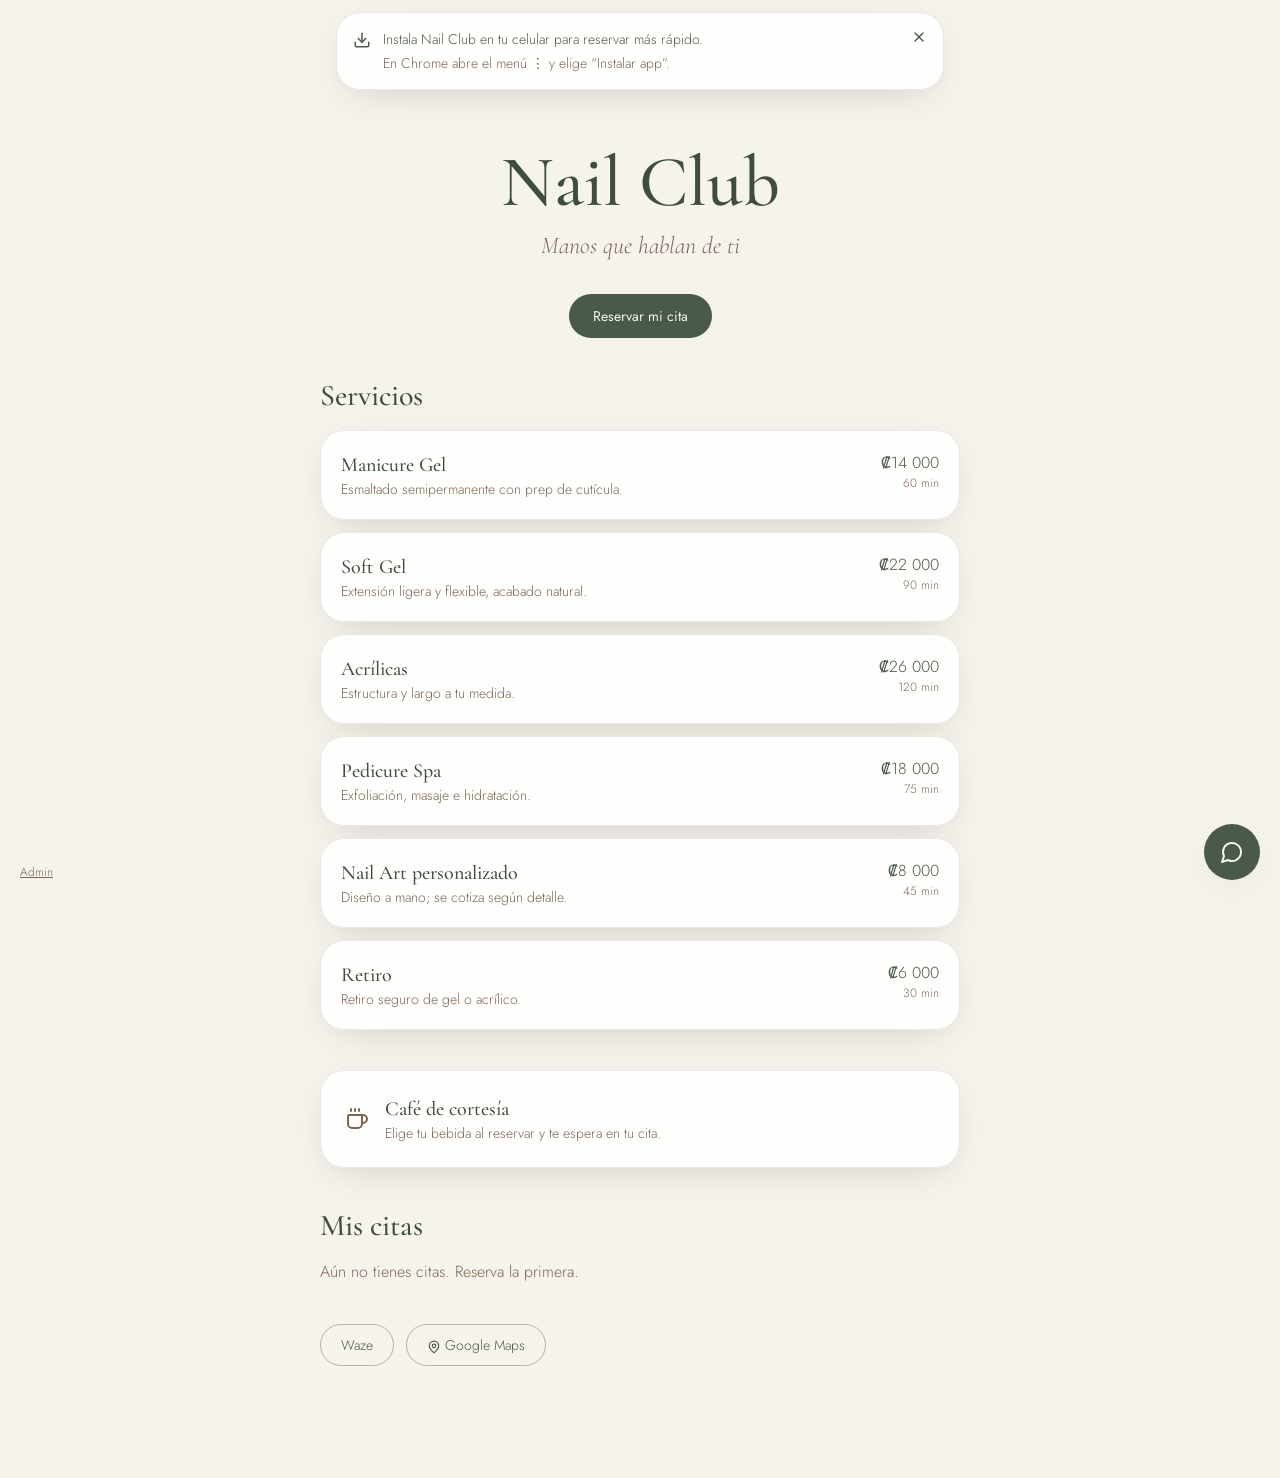
==== index.html @ c2f8991c "Add files via upload" ====
<!doctype html><html lang="es"><head><meta charset="UTF-8"/><meta name="viewport" content="width=device-width,initial-scale=1,viewport-fit=cover"/>
<title>Nail Club · Manos que hablan de ti</title><meta name="theme-color" content="#4A5A4A"/>
<link rel="manifest" href="./manifest.webmanifest"/><link rel="icon" href="./icon.svg"/><link rel="apple-touch-icon" href="./icon.svg"/>
<meta name="apple-mobile-web-app-capable" content="yes"/><meta name="apple-mobile-web-app-status-bar-style" content="default"/>
<link rel="preconnect" href="https://fonts.googleapis.com"/><link href="https://fonts.googleapis.com/css2?family=Cormorant+Garamond:ital,wght@0,400;0,500;0,600;1,400&family=Jost:wght@300;400;500&display=swap" rel="stylesheet"/>
  <script type="module" crossorigin src="./assets/index-BmunheVb.js"></script>
  <link rel="stylesheet" crossorigin href="./assets/index-BLqV5XLw.css">
</head><body><div id="root"></div></body></html>
---- assets/index-BLqV5XLw.css ----
*,:before,:after{--tw-border-spacing-x: 0;--tw-border-spacing-y: 0;--tw-translate-x: 0;--tw-translate-y: 0;--tw-rotate: 0;--tw-skew-x: 0;--tw-skew-y: 0;--tw-scale-x: 1;--tw-scale-y: 1;--tw-pan-x: ;--tw-pan-y: ;--tw-pinch-zoom: ;--tw-scroll-snap-strictness: proximity;--tw-gradient-from-position: ;--tw-gradient-via-position: ;--tw-gradient-to-position: ;--tw-ordinal: ;--tw-slashed-zero: ;--tw-numeric-figure: ;--tw-numeric-spacing: ;--tw-numeric-fraction: ;--tw-ring-inset: ;--tw-ring-offset-width: 0px;--tw-ring-offset-color: #fff;--tw-ring-color: rgb(59 130 246 / .5);--tw-ring-offset-shadow: 0 0 #0000;--tw-ring-shadow: 0 0 #0000;--tw-shadow: 0 0 #0000;--tw-shadow-colored: 0 0 #0000;--tw-blur: ;--tw-brightness: ;--tw-contrast: ;--tw-grayscale: ;--tw-hue-rotate: ;--tw-invert: ;--tw-saturate: ;--tw-sepia: ;--tw-drop-shadow: ;--tw-backdrop-blur: ;--tw-backdrop-brightness: ;--tw-backdrop-contrast: ;--tw-backdrop-grayscale: ;--tw-backdrop-hue-rotate: ;--tw-backdrop-invert: ;--tw-backdrop-opacity: ;--tw-backdrop-saturate: ;--tw-backdrop-sepia: ;--tw-contain-size: ;--tw-contain-layout: ;--tw-contain-paint: ;--tw-contain-style: }::backdrop{--tw-border-spacing-x: 0;--tw-border-spacing-y: 0;--tw-translate-x: 0;--tw-translate-y: 0;--tw-rotate: 0;--tw-skew-x: 0;--tw-skew-y: 0;--tw-scale-x: 1;--tw-scale-y: 1;--tw-pan-x: ;--tw-pan-y: ;--tw-pinch-zoom: ;--tw-scroll-snap-strictness: proximity;--tw-gradient-from-position: ;--tw-gradient-via-position: ;--tw-gradient-to-position: ;--tw-ordinal: ;--tw-slashed-zero: ;--tw-numeric-figure: ;--tw-numeric-spacing: ;--tw-numeric-fraction: ;--tw-ring-inset: ;--tw-ring-offset-width: 0px;--tw-ring-offset-color: #fff;--tw-ring-color: rgb(59 130 246 / .5);--tw-ring-offset-shadow: 0 0 #0000;--tw-ring-shadow: 0 0 #0000;--tw-shadow: 0 0 #0000;--tw-shadow-colored: 0 0 #0000;--tw-blur: ;--tw-brightness: ;--tw-contrast: ;--tw-grayscale: ;--tw-hue-rotate: ;--tw-invert: ;--tw-saturate: ;--tw-sepia: ;--tw-drop-shadow: ;--tw-backdrop-blur: ;--tw-backdrop-brightness: ;--tw-backdrop-contrast: ;--tw-backdrop-grayscale: ;--tw-backdrop-hue-rotate: ;--tw-backdrop-invert: ;--tw-backdrop-opacity: ;--tw-backdrop-saturate: ;--tw-backdrop-sepia: ;--tw-contain-size: ;--tw-contain-layout: ;--tw-contain-paint: ;--tw-contain-style: }*,:before,:after{box-sizing:border-box;border-width:0;border-style:solid;border-color:#e5e7eb}:before,:after{--tw-content: ""}html,:host{line-height:1.5;-webkit-text-size-adjust:100%;-moz-tab-size:4;-o-tab-size:4;tab-size:4;font-family:Jost,system-ui,sans-serif;font-feature-settings:normal;font-variation-settings:normal;-webkit-tap-highlight-color:transparent}body{margin:0;line-height:inherit}hr{height:0;color:inherit;border-top-width:1px}abbr:where([title]){-webkit-text-decoration:underline dotted;text-decoration:underline dotted}h1,h2,h3,h4,h5,h6{font-size:inherit;font-weight:inherit}a{color:inherit;text-decoration:inherit}b,strong{font-weight:bolder}code,kbd,samp,pre{font-family:ui-monospace,SFMono-Regular,Menlo,Monaco,Consolas,Liberation Mono,Courier New,monospace;font-feature-settings:normal;font-variation-settings:normal;font-size:1em}small{font-size:80%}sub,sup{font-size:75%;line-height:0;position:relative;vertical-align:baseline}sub{bottom:-.25em}sup{top:-.5em}table{text-indent:0;border-color:inherit;border-collapse:collapse}button,input,optgroup,select,textarea{font-family:inherit;font-feature-settings:inherit;font-variation-settings:inherit;font-size:100%;font-weight:inherit;line-height:inherit;letter-spacing:inherit;color:inherit;margin:0;padding:0}button,select{text-transform:none}button,input:where([type=button]),input:where([type=reset]),input:where([type=submit]){-webkit-appearance:button;background-color:transparent;background-image:none}:-moz-focusring{outline:auto}:-moz-ui-invalid{box-shadow:none}progress{vertical-align:baseline}::-webkit-inner-spin-button,::-webkit-outer-spin-button{height:auto}[type=search]{-webkit-appearance:textfield;outline-offset:-2px}::-webkit-search-decoration{-webkit-appearance:none}::-webkit-file-upload-button{-webkit-appearance:button;font:inherit}summary{display:list-item}blockquote,dl,dd,h1,h2,h3,h4,h5,h6,hr,figure,p,pre{margin:0}fieldset{margin:0;padding:0}legend{padding:0}ol,ul,menu{list-style:none;margin:0;padding:0}dialog{padding:0}textarea{resize:vertical}input::-moz-placeholder,textarea::-moz-placeholder{opacity:1;color:#9ca3af}input::placeholder,textarea::placeholder{opacity:1;color:#9ca3af}button,[role=button]{cursor:pointer}:disabled{cursor:default}img,svg,video,canvas,audio,iframe,embed,object{display:block;vertical-align:middle}img,video{max-width:100%;height:auto}[hidden]:where(:not([hidden=until-found])){display:none}.fixed{position:fixed}.inset-0{top:0;right:0;bottom:0;left:0}.bottom-5{bottom:1.25rem}.left-5{left:1.25rem}.right-5{right:1.25rem}.z-50{z-index:50}.mx-4{margin-left:1rem;margin-right:1rem}.mx-auto{margin-left:auto;margin-right:auto}.mb-10{margin-bottom:2.5rem}.mb-3{margin-bottom:.75rem}.mb-4{margin-bottom:1rem}.mb-5{margin-bottom:1.25rem}.mb-6{margin-bottom:1.5rem}.ml-auto{margin-left:auto}.mr-1{margin-right:.25rem}.mt-0\.5{margin-top:.125rem}.mt-1{margin-top:.25rem}.mt-10{margin-top:2.5rem}.mt-2{margin-top:.5rem}.mt-3{margin-top:.75rem}.mt-5{margin-top:1.25rem}.mt-8{margin-top:2rem}.inline{display:inline}.flex{display:flex}.grid{display:grid}.max-h-\[92vh\]{max-height:92vh}.\!w-32{width:8rem!important}.\!w-auto{width:auto!important}.w-fit{width:-moz-fit-content;width:fit-content}.w-full{width:100%}.max-w-2xl{max-width:42rem}.max-w-3xl{max-width:48rem}.flex-1{flex:1 1 0%}.shrink-0{flex-shrink:0}.grid-cols-4{grid-template-columns:repeat(4,minmax(0,1fr))}.flex-wrap{flex-wrap:wrap}.items-start{align-items:flex-start}.items-end{align-items:flex-end}.items-center{align-items:center}.justify-center{justify-content:center}.justify-between{justify-content:space-between}.gap-2{gap:.5rem}.gap-3{gap:.75rem}.gap-4{gap:1rem}.space-y-1>:not([hidden])~:not([hidden]){--tw-space-y-reverse: 0;margin-top:calc(.25rem * calc(1 - var(--tw-space-y-reverse)));margin-bottom:calc(.25rem * var(--tw-space-y-reverse))}.space-y-2>:not([hidden])~:not([hidden]){--tw-space-y-reverse: 0;margin-top:calc(.5rem * calc(1 - var(--tw-space-y-reverse)));margin-bottom:calc(.5rem * var(--tw-space-y-reverse))}.space-y-3>:not([hidden])~:not([hidden]){--tw-space-y-reverse: 0;margin-top:calc(.75rem * calc(1 - var(--tw-space-y-reverse)));margin-bottom:calc(.75rem * var(--tw-space-y-reverse))}.overflow-auto{overflow:auto}.overflow-x-auto{overflow-x:auto}.rounded-2xl{border-radius:1rem}.rounded-full{border-radius:9999px}.rounded-xl{border-radius:.75rem}.\!rounded-b-none{border-bottom-right-radius:0!important;border-bottom-left-radius:0!important}.border{border-width:1px}.border-oliva{--tw-border-opacity: 1;border-color:rgb(74 90 74 / var(--tw-border-opacity, 1))}.border-taupe\/20{border-color:#7e665333}.border-taupe\/25{border-color:#7e665340}.bg-crema{--tw-bg-opacity: 1;background-color:rgb(246 242 236 / var(--tw-bg-opacity, 1))}.bg-oliva{--tw-bg-opacity: 1;background-color:rgb(74 90 74 / var(--tw-bg-opacity, 1))}.bg-oliva\/5{background-color:#4a5a4a0d}.bg-olivaD\/40{background-color:#3e4d4066}.p-4{padding:1rem}.p-5{padding:1.25rem}.p-6{padding:1.5rem}.\!py-1{padding-top:.25rem!important;padding-bottom:.25rem!important}.\!py-2{padding-top:.5rem!important;padding-bottom:.5rem!important}.px-3{padding-left:.75rem;padding-right:.75rem}.px-4{padding-left:1rem;padding-right:1rem}.py-2{padding-top:.5rem;padding-bottom:.5rem}.py-8{padding-top:2rem;padding-bottom:2rem}.pb-10{padding-bottom:2.5rem}.pb-20{padding-bottom:5rem}.pb-28{padding-bottom:7rem}.pb-3{padding-bottom:.75rem}.pt-14{padding-top:3.5rem}.pt-2{padding-top:.5rem}.text-left{text-align:left}.text-center{text-align:center}.text-right{text-align:right}.font-serif{font-family:Cormorant Garamond,Georgia,serif}.text-2xl{font-size:1.5rem;line-height:2rem}.text-3xl{font-size:1.875rem;line-height:2.25rem}.text-4xl{font-size:2.25rem;line-height:2.5rem}.text-6xl{font-size:3.75rem;line-height:1}.text-lg{font-size:1.125rem;line-height:1.75rem}.text-sm{font-size:.875rem;line-height:1.25rem}.text-xl{font-size:1.25rem;line-height:1.75rem}.text-xs{font-size:.75rem;line-height:1rem}.font-medium{font-weight:500}.italic{font-style:italic}.leading-none{line-height:1}.text-crema{--tw-text-opacity: 1;color:rgb(246 242 236 / var(--tw-text-opacity, 1))}.text-olivaD{--tw-text-opacity: 1;color:rgb(62 77 64 / var(--tw-text-opacity, 1))}.text-taupe{--tw-text-opacity: 1;color:rgb(126 102 83 / var(--tw-text-opacity, 1))}.underline{text-decoration-line:underline}.shadow-soft{--tw-shadow: 0 10px 40px -18px rgba(74,90,74,.35);--tw-shadow-colored: 0 10px 40px -18px var(--tw-shadow-color);box-shadow:var(--tw-ring-offset-shadow, 0 0 #0000),var(--tw-ring-shadow, 0 0 #0000),var(--tw-shadow)}.filter{filter:var(--tw-blur) var(--tw-brightness) var(--tw-contrast) var(--tw-grayscale) var(--tw-hue-rotate) var(--tw-invert) var(--tw-saturate) var(--tw-sepia) var(--tw-drop-shadow)}body{--tw-bg-opacity: 1;background-color:rgb(246 242 236 / var(--tw-bg-opacity, 1));font-family:Jost,system-ui,sans-serif;font-weight:300;--tw-text-opacity: 1;color:rgb(74 90 74 / var(--tw-text-opacity, 1));padding-top:env(safe-area-inset-top)}h1,h2,h3{font-family:Cormorant Garamond,Georgia,serif;font-weight:500;--tw-text-opacity: 1;color:rgb(62 77 64 / var(--tw-text-opacity, 1))}.card{border-radius:1.5rem;border-width:1px;border-color:#7e665326;background-color:#ffffffe6;--tw-shadow: 0 10px 40px -18px rgba(74,90,74,.35);--tw-shadow-colored: 0 10px 40px -18px var(--tw-shadow-color);box-shadow:var(--tw-ring-offset-shadow, 0 0 #0000),var(--tw-ring-shadow, 0 0 #0000),var(--tw-shadow);--tw-backdrop-blur: blur(8px);-webkit-backdrop-filter:var(--tw-backdrop-blur) var(--tw-backdrop-brightness) var(--tw-backdrop-contrast) var(--tw-backdrop-grayscale) var(--tw-backdrop-hue-rotate) var(--tw-backdrop-invert) var(--tw-backdrop-opacity) var(--tw-backdrop-saturate) var(--tw-backdrop-sepia);backdrop-filter:var(--tw-backdrop-blur) var(--tw-backdrop-brightness) var(--tw-backdrop-contrast) var(--tw-backdrop-grayscale) var(--tw-backdrop-hue-rotate) var(--tw-backdrop-invert) var(--tw-backdrop-opacity) var(--tw-backdrop-saturate) var(--tw-backdrop-sepia)}.btn{border-radius:9999px;--tw-bg-opacity: 1;background-color:rgb(74 90 74 / var(--tw-bg-opacity, 1));padding:.75rem 1.5rem;font-size:.875rem;line-height:1.25rem;font-weight:400;--tw-text-opacity: 1;color:rgb(246 242 236 / var(--tw-text-opacity, 1));transition-property:color,background-color,border-color,text-decoration-color,fill,stroke,opacity,box-shadow,transform,filter,backdrop-filter;transition-timing-function:cubic-bezier(.4,0,.2,1);transition-duration:.15s}.btn:hover{--tw-bg-opacity: 1;background-color:rgb(62 77 64 / var(--tw-bg-opacity, 1))}.btn:disabled{opacity:.4}.btn-o{border-radius:9999px;border-width:1px;border-color:#4a5a4a66;padding:.625rem 1.25rem;font-size:.875rem;line-height:1.25rem;transition-property:color,background-color,border-color,text-decoration-color,fill,stroke,opacity,box-shadow,transform,filter,backdrop-filter;transition-timing-function:cubic-bezier(.4,0,.2,1);transition-duration:.15s}.btn-o:hover{background-color:#4a5a4a0d}.chip{border-radius:9999px;border-width:1px;border-color:#7e665340;padding:.5rem 1rem;font-size:.875rem;line-height:1.25rem;transition-property:color,background-color,border-color,text-decoration-color,fill,stroke,opacity,box-shadow,transform,filter,backdrop-filter;transition-timing-function:cubic-bezier(.4,0,.2,1);transition-duration:.15s}.chip-on{--tw-border-opacity: 1;border-color:rgb(74 90 74 / var(--tw-border-opacity, 1));--tw-bg-opacity: 1;background-color:rgb(74 90 74 / var(--tw-bg-opacity, 1));--tw-text-opacity: 1;color:rgb(246 242 236 / var(--tw-text-opacity, 1))}.inp{width:100%;border-radius:1rem;border-width:1px;border-color:#7e665340;--tw-bg-opacity: 1;background-color:rgb(255 255 255 / var(--tw-bg-opacity, 1));padding:.75rem 1rem;outline:2px solid transparent;outline-offset:2px}.inp:focus{--tw-border-opacity: 1;border-color:rgb(74 90 74 / var(--tw-border-opacity, 1))}@media (prefers-reduced-motion:reduce){*{animation:none!important;transition:none!important}}.disabled\:line-through:disabled{text-decoration-line:line-through}.disabled\:opacity-30:disabled{opacity:.3}@media (min-width: 640px){.sm\:max-w-lg{max-width:32rem}.sm\:items-center{align-items:center}.sm\:\!rounded-b-3xl{border-bottom-right-radius:1.5rem!important;border-bottom-left-radius:1.5rem!important}.sm\:text-7xl{font-size:4.5rem;line-height:1}}
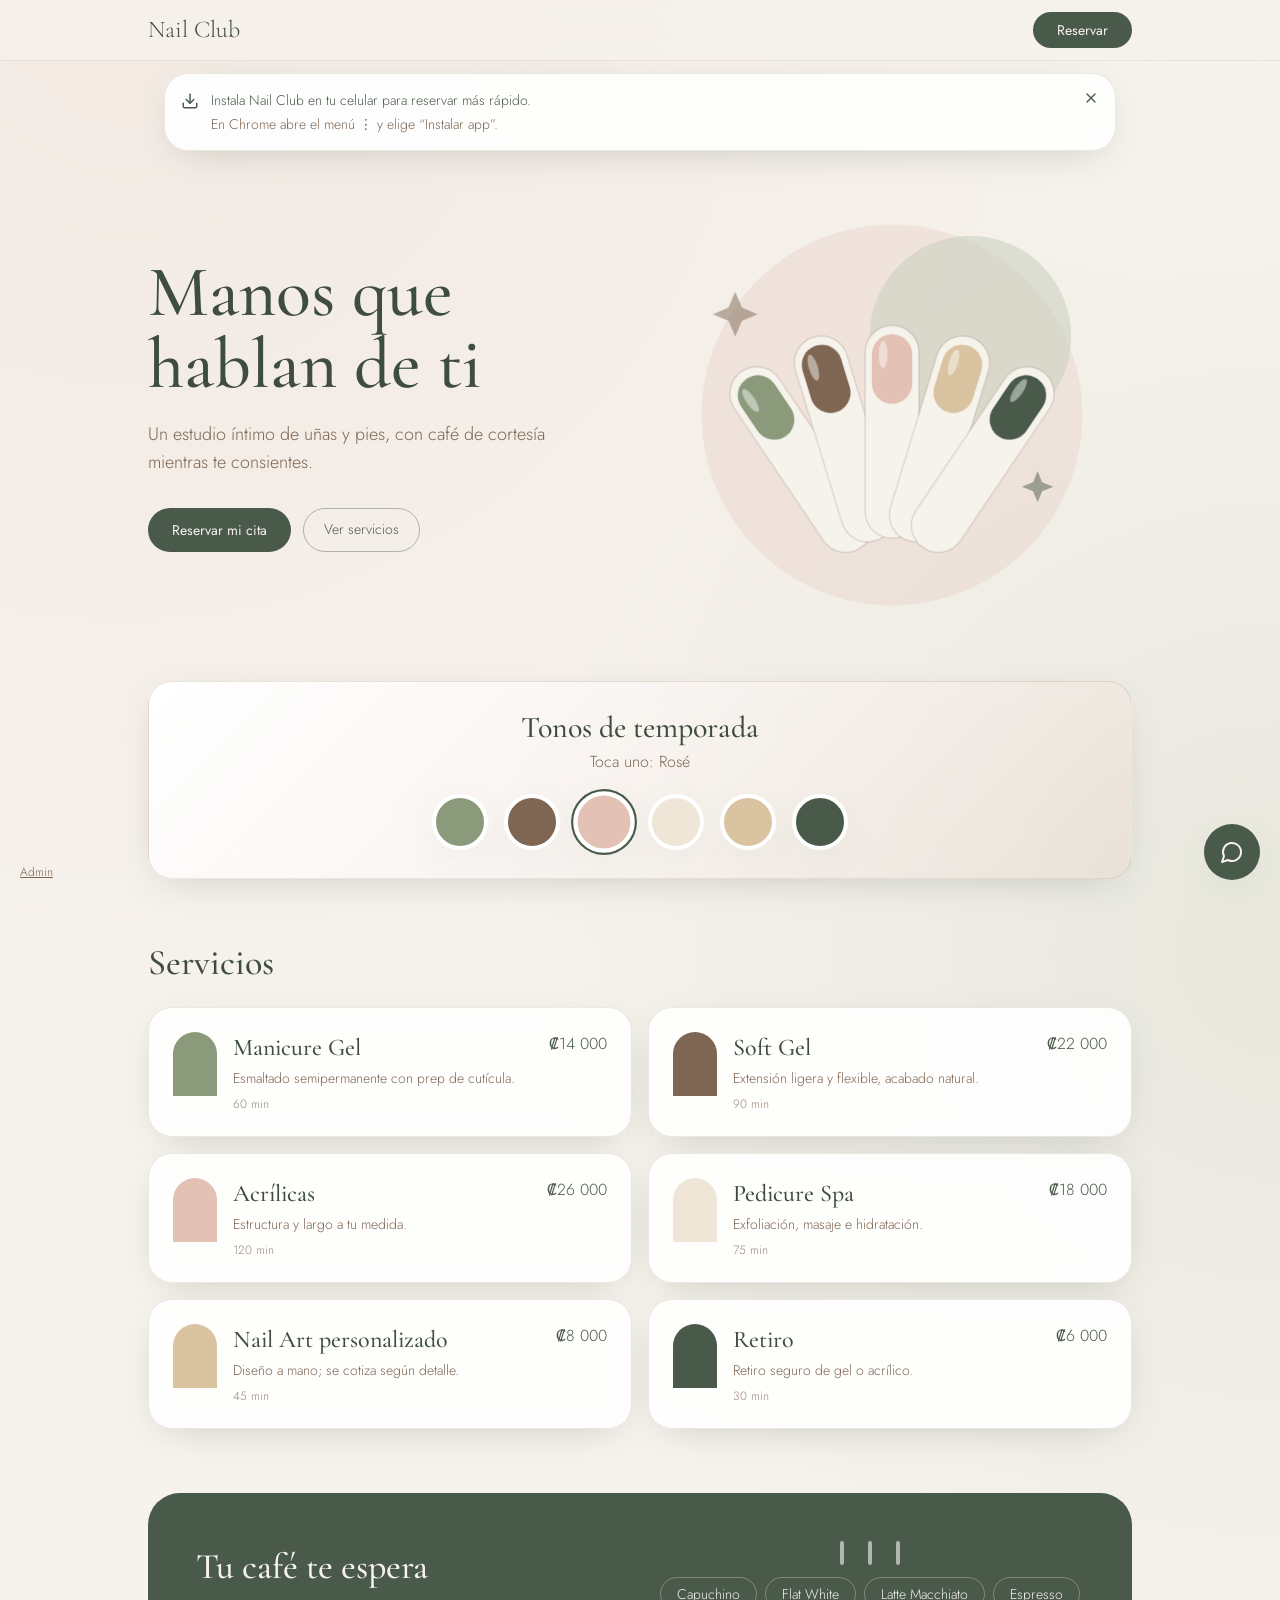
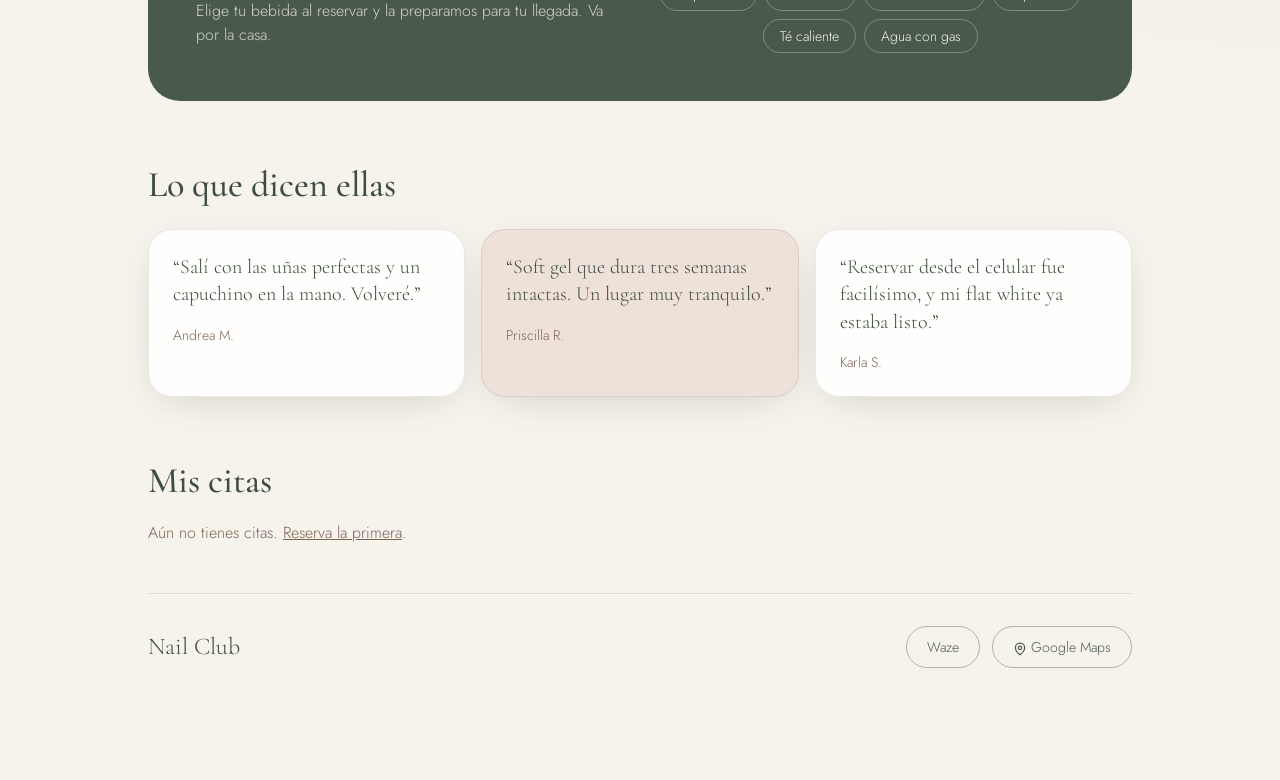
==== commit 5c8f2b20: "Add files via upload" ====
--- a/index.html
+++ b/index.html
@@ -3,6 +3,6 @@
 <link rel="manifest" href="./manifest.webmanifest"/><link rel="icon" href="./icon.svg"/><link rel="apple-touch-icon" href="./icon.svg"/>
 <meta name="apple-mobile-web-app-capable" content="yes"/><meta name="apple-mobile-web-app-status-bar-style" content="default"/>
 <link rel="preconnect" href="https://fonts.googleapis.com"/><link href="https://fonts.googleapis.com/css2?family=Cormorant+Garamond:ital,wght@0,400;0,500;0,600;1,400&family=Jost:wght@300;400;500&display=swap" rel="stylesheet"/>
-  <script type="module" crossorigin src="./assets/index-BmunheVb.js"></script>
-  <link rel="stylesheet" crossorigin href="./assets/index-BLqV5XLw.css">
+  <script type="module" crossorigin src="./assets/index-BPh7t1Ai.js"></script>
+  <link rel="stylesheet" crossorigin href="./assets/index-BOYlr8KK.css">
 </head><body><div id="root"></div></body></html>
--- a/assets/index-BOYlr8KK.css
+++ b/assets/index-BOYlr8KK.css
@@ -0,0 +1 @@
+*,:before,:after{--tw-border-spacing-x: 0;--tw-border-spacing-y: 0;--tw-translate-x: 0;--tw-translate-y: 0;--tw-rotate: 0;--tw-skew-x: 0;--tw-skew-y: 0;--tw-scale-x: 1;--tw-scale-y: 1;--tw-pan-x: ;--tw-pan-y: ;--tw-pinch-zoom: ;--tw-scroll-snap-strictness: proximity;--tw-gradient-from-position: ;--tw-gradient-via-position: ;--tw-gradient-to-position: ;--tw-ordinal: ;--tw-slashed-zero: ;--tw-numeric-figure: ;--tw-numeric-spacing: ;--tw-numeric-fraction: ;--tw-ring-inset: ;--tw-ring-offset-width: 0px;--tw-ring-offset-color: #fff;--tw-ring-color: rgb(59 130 246 / .5);--tw-ring-offset-shadow: 0 0 #0000;--tw-ring-shadow: 0 0 #0000;--tw-shadow: 0 0 #0000;--tw-shadow-colored: 0 0 #0000;--tw-blur: ;--tw-brightness: ;--tw-contrast: ;--tw-grayscale: ;--tw-hue-rotate: ;--tw-invert: ;--tw-saturate: ;--tw-sepia: ;--tw-drop-shadow: ;--tw-backdrop-blur: ;--tw-backdrop-brightness: ;--tw-backdrop-contrast: ;--tw-backdrop-grayscale: ;--tw-backdrop-hue-rotate: ;--tw-backdrop-invert: ;--tw-backdrop-opacity: ;--tw-backdrop-saturate: ;--tw-backdrop-sepia: ;--tw-contain-size: ;--tw-contain-layout: ;--tw-contain-paint: ;--tw-contain-style: }::backdrop{--tw-border-spacing-x: 0;--tw-border-spacing-y: 0;--tw-translate-x: 0;--tw-translate-y: 0;--tw-rotate: 0;--tw-skew-x: 0;--tw-skew-y: 0;--tw-scale-x: 1;--tw-scale-y: 1;--tw-pan-x: ;--tw-pan-y: ;--tw-pinch-zoom: ;--tw-scroll-snap-strictness: proximity;--tw-gradient-from-position: ;--tw-gradient-via-position: ;--tw-gradient-to-position: ;--tw-ordinal: ;--tw-slashed-zero: ;--tw-numeric-figure: ;--tw-numeric-spacing: ;--tw-numeric-fraction: ;--tw-ring-inset: ;--tw-ring-offset-width: 0px;--tw-ring-offset-color: #fff;--tw-ring-color: rgb(59 130 246 / .5);--tw-ring-offset-shadow: 0 0 #0000;--tw-ring-shadow: 0 0 #0000;--tw-shadow: 0 0 #0000;--tw-shadow-colored: 0 0 #0000;--tw-blur: ;--tw-brightness: ;--tw-contrast: ;--tw-grayscale: ;--tw-hue-rotate: ;--tw-invert: ;--tw-saturate: ;--tw-sepia: ;--tw-drop-shadow: ;--tw-backdrop-blur: ;--tw-backdrop-brightness: ;--tw-backdrop-contrast: ;--tw-backdrop-grayscale: ;--tw-backdrop-hue-rotate: ;--tw-backdrop-invert: ;--tw-backdrop-opacity: ;--tw-backdrop-saturate: ;--tw-backdrop-sepia: ;--tw-contain-size: ;--tw-contain-layout: ;--tw-contain-paint: ;--tw-contain-style: }*,:before,:after{box-sizing:border-box;border-width:0;border-style:solid;border-color:#e5e7eb}:before,:after{--tw-content: ""}html,:host{line-height:1.5;-webkit-text-size-adjust:100%;-moz-tab-size:4;-o-tab-size:4;tab-size:4;font-family:Jost,system-ui,sans-serif;font-feature-settings:normal;font-variation-settings:normal;-webkit-tap-highlight-color:transparent}body{margin:0;line-height:inherit}hr{height:0;color:inherit;border-top-width:1px}abbr:where([title]){-webkit-text-decoration:underline dotted;text-decoration:underline dotted}h1,h2,h3,h4,h5,h6{font-size:inherit;font-weight:inherit}a{color:inherit;text-decoration:inherit}b,strong{font-weight:bolder}code,kbd,samp,pre{font-family:ui-monospace,SFMono-Regular,Menlo,Monaco,Consolas,Liberation Mono,Courier New,monospace;font-feature-settings:normal;font-variation-settings:normal;font-size:1em}small{font-size:80%}sub,sup{font-size:75%;line-height:0;position:relative;vertical-align:baseline}sub{bottom:-.25em}sup{top:-.5em}table{text-indent:0;border-color:inherit;border-collapse:collapse}button,input,optgroup,select,textarea{font-family:inherit;font-feature-settings:inherit;font-variation-settings:inherit;font-size:100%;font-weight:inherit;line-height:inherit;letter-spacing:inherit;color:inherit;margin:0;padding:0}button,select{text-transform:none}button,input:where([type=button]),input:where([type=reset]),input:where([type=submit]){-webkit-appearance:button;background-color:transparent;background-image:none}:-moz-focusring{outline:auto}:-moz-ui-invalid{box-shadow:none}progress{vertical-align:baseline}::-webkit-inner-spin-button,::-webkit-outer-spin-button{height:auto}[type=search]{-webkit-appearance:textfield;outline-offset:-2px}::-webkit-search-decoration{-webkit-appearance:none}::-webkit-file-upload-button{-webkit-appearance:button;font:inherit}summary{display:list-item}blockquote,dl,dd,h1,h2,h3,h4,h5,h6,hr,figure,p,pre{margin:0}fieldset{margin:0;padding:0}legend{padding:0}ol,ul,menu{list-style:none;margin:0;padding:0}dialog{padding:0}textarea{resize:vertical}input::-moz-placeholder,textarea::-moz-placeholder{opacity:1;color:#9ca3af}input::placeholder,textarea::placeholder{opacity:1;color:#9ca3af}button,[role=button]{cursor:pointer}:disabled{cursor:default}img,svg,video,canvas,audio,iframe,embed,object{display:block;vertical-align:middle}img,video{max-width:100%;height:auto}[hidden]:where(:not([hidden=until-found])){display:none}.fixed{position:fixed}.relative{position:relative}.sticky{position:sticky}.inset-0{top:0;right:0;bottom:0;left:0}.bottom-5{bottom:1.25rem}.left-5{left:1.25rem}.right-5{right:1.25rem}.top-0{top:0}.z-40{z-index:40}.z-50{z-index:50}.mx-4{margin-left:1rem;margin-right:1rem}.mx-auto{margin-left:auto;margin-right:auto}.mb-1{margin-bottom:.25rem}.mb-10{margin-bottom:2.5rem}.mb-12{margin-bottom:3rem}.mb-16{margin-bottom:4rem}.mb-3{margin-bottom:.75rem}.mb-4{margin-bottom:1rem}.mb-5{margin-bottom:1.25rem}.mb-6{margin-bottom:1.5rem}.ml-auto{margin-left:auto}.mr-1{margin-right:.25rem}.mt-0\.5{margin-top:.125rem}.mt-1{margin-top:.25rem}.mt-2{margin-top:.5rem}.mt-3{margin-top:.75rem}.mt-4{margin-top:1rem}.mt-5{margin-top:1.25rem}.mt-8{margin-top:2rem}.block{display:block}.inline{display:inline}.flex{display:flex}.grid{display:grid}.h-14{height:3.5rem}.h-16{height:4rem}.h-6{height:1.5rem}.max-h-\[92vh\]{max-height:92vh}.\!w-32{width:8rem!important}.\!w-auto{width:auto!important}.w-1{width:.25rem}.w-11{width:2.75rem}.w-14{width:3.5rem}.w-fit{width:-moz-fit-content;width:fit-content}.w-full{width:100%}.max-w-3xl{max-width:48rem}.max-w-5xl{max-width:64rem}.max-w-md{max-width:28rem}.flex-1{flex:1 1 0%}.shrink-0{flex-shrink:0}.scale-110{--tw-scale-x: 1.1;--tw-scale-y: 1.1;transform:translate(var(--tw-translate-x),var(--tw-translate-y)) rotate(var(--tw-rotate)) skew(var(--tw-skew-x)) skewY(var(--tw-skew-y)) scaleX(var(--tw-scale-x)) scaleY(var(--tw-scale-y))}.transform{transform:translate(var(--tw-translate-x),var(--tw-translate-y)) rotate(var(--tw-rotate)) skew(var(--tw-skew-x)) skewY(var(--tw-skew-y)) scaleX(var(--tw-scale-x)) scaleY(var(--tw-scale-y))}@keyframes float{0%,to{transform:translateY(0)}50%{transform:translateY(-10px)}}.animate-float{animation:float 7s ease-in-out infinite}@keyframes rise{0%{opacity:0;transform:translateY(40px) scale(.9)}to{opacity:1;transform:none}}.animate-rise{animation:rise .9s cubic-bezier(.2,.8,.2,1) both}@keyframes steam{0%{opacity:0;transform:translateY(6px)}50%{opacity:.7}to{opacity:0;transform:translateY(-14px)}}.animate-steam{animation:steam 3s ease-in-out infinite}.grid-cols-4{grid-template-columns:repeat(4,minmax(0,1fr))}.flex-wrap{flex-wrap:wrap}.items-start{align-items:flex-start}.items-end{align-items:flex-end}.items-center{align-items:center}.justify-center{justify-content:center}.justify-between{justify-content:space-between}.gap-2{gap:.5rem}.gap-3{gap:.75rem}.gap-4{gap:1rem}.gap-6{gap:1.5rem}.gap-8{gap:2rem}.space-y-1>:not([hidden])~:not([hidden]){--tw-space-y-reverse: 0;margin-top:calc(.25rem * calc(1 - var(--tw-space-y-reverse)));margin-bottom:calc(.25rem * var(--tw-space-y-reverse))}.space-y-2>:not([hidden])~:not([hidden]){--tw-space-y-reverse: 0;margin-top:calc(.5rem * calc(1 - var(--tw-space-y-reverse)));margin-bottom:calc(.5rem * var(--tw-space-y-reverse))}.space-y-3>:not([hidden])~:not([hidden]){--tw-space-y-reverse: 0;margin-top:calc(.75rem * calc(1 - var(--tw-space-y-reverse)));margin-bottom:calc(.75rem * var(--tw-space-y-reverse))}.overflow-auto{overflow:auto}.overflow-hidden{overflow:hidden}.overflow-x-auto{overflow-x:auto}.rounded-2xl{border-radius:1rem}.rounded-\[2rem\]{border-radius:2rem}.rounded-full{border-radius:9999px}.rounded-xl{border-radius:.75rem}.\!rounded-b-none{border-bottom-right-radius:0!important;border-bottom-left-radius:0!important}.rounded-b-xl{border-bottom-right-radius:.75rem;border-bottom-left-radius:.75rem}.rounded-t-full{border-top-left-radius:9999px;border-top-right-radius:9999px}.border{border-width:1px}.border-4{border-width:4px}.border-b{border-bottom-width:1px}.border-t{border-top-width:1px}.border-crema\/30{border-color:#f6f2ec4d}.border-oliva{--tw-border-opacity: 1;border-color:rgb(74 90 74 / var(--tw-border-opacity, 1))}.border-taupe\/10{border-color:#7e66531a}.border-taupe\/15{border-color:#7e665326}.border-taupe\/20{border-color:#7e665333}.border-taupe\/25{border-color:#7e665340}.border-white{--tw-border-opacity: 1;border-color:rgb(255 255 255 / var(--tw-border-opacity, 1))}.bg-crema{--tw-bg-opacity: 1;background-color:rgb(246 242 236 / var(--tw-bg-opacity, 1))}.bg-crema\/60{background-color:#f6f2ec99}.bg-crema\/80{background-color:#f6f2eccc}.bg-oliva{--tw-bg-opacity: 1;background-color:rgb(74 90 74 / var(--tw-bg-opacity, 1))}.bg-oliva\/5{background-color:#4a5a4a0d}.bg-olivaD\/40{background-color:#3e4d4066}.p-4{padding:1rem}.p-5{padding:1.25rem}.p-6{padding:1.5rem}.p-7{padding:1.75rem}.p-8{padding:2rem}.\!py-1{padding-top:.25rem!important;padding-bottom:.25rem!important}.\!py-2{padding-top:.5rem!important;padding-bottom:.5rem!important}.px-3{padding-left:.75rem;padding-right:.75rem}.px-4{padding-left:1rem;padding-right:1rem}.px-5{padding-left:1.25rem;padding-right:1.25rem}.py-1\.5{padding-top:.375rem;padding-bottom:.375rem}.py-2{padding-top:.5rem;padding-bottom:.5rem}.py-3{padding-top:.75rem;padding-bottom:.75rem}.py-8{padding-top:2rem;padding-bottom:2rem}.pb-16{padding-bottom:4rem}.pb-20{padding-bottom:5rem}.pb-28{padding-bottom:7rem}.pb-3{padding-bottom:.75rem}.pt-10{padding-top:2.5rem}.pt-2{padding-top:.5rem}.pt-8{padding-top:2rem}.text-left{text-align:left}.text-center{text-align:center}.font-serif{font-family:Cormorant Garamond,Georgia,serif}.text-2xl{font-size:1.5rem;line-height:2rem}.text-3xl{font-size:1.875rem;line-height:2.25rem}.text-4xl{font-size:2.25rem;line-height:2.5rem}.text-6xl{font-size:3.75rem;line-height:1}.text-lg{font-size:1.125rem;line-height:1.75rem}.text-sm{font-size:.875rem;line-height:1.25rem}.text-xl{font-size:1.25rem;line-height:1.75rem}.text-xs{font-size:.75rem;line-height:1rem}.font-medium{font-weight:500}.leading-\[\.95\]{line-height:.95}.leading-snug{line-height:1.375}.\!text-crema{--tw-text-opacity: 1 !important;color:rgb(246 242 236 / var(--tw-text-opacity, 1))!important}.text-crema{--tw-text-opacity: 1;color:rgb(246 242 236 / var(--tw-text-opacity, 1))}.text-olivaD{--tw-text-opacity: 1;color:rgb(62 77 64 / var(--tw-text-opacity, 1))}.text-taupe{--tw-text-opacity: 1;color:rgb(126 102 83 / var(--tw-text-opacity, 1))}.text-taupe\/80{color:#7e6653cc}.underline{text-decoration-line:underline}.opacity-80{opacity:.8}.shadow-soft{--tw-shadow: 0 10px 40px -18px rgba(74,90,74,.35);--tw-shadow-colored: 0 10px 40px -18px var(--tw-shadow-color);box-shadow:var(--tw-ring-offset-shadow, 0 0 #0000),var(--tw-ring-shadow, 0 0 #0000),var(--tw-shadow)}.ring-2{--tw-ring-offset-shadow: var(--tw-ring-inset) 0 0 0 var(--tw-ring-offset-width) var(--tw-ring-offset-color);--tw-ring-shadow: var(--tw-ring-inset) 0 0 0 calc(2px + var(--tw-ring-offset-width)) var(--tw-ring-color);box-shadow:var(--tw-ring-offset-shadow),var(--tw-ring-shadow),var(--tw-shadow, 0 0 #0000)}.ring-oliva{--tw-ring-opacity: 1;--tw-ring-color: rgb(74 90 74 / var(--tw-ring-opacity, 1))}.filter{filter:var(--tw-blur) var(--tw-brightness) var(--tw-contrast) var(--tw-grayscale) var(--tw-hue-rotate) var(--tw-invert) var(--tw-saturate) var(--tw-sepia) var(--tw-drop-shadow)}.backdrop-blur{--tw-backdrop-blur: blur(8px);-webkit-backdrop-filter:var(--tw-backdrop-blur) var(--tw-backdrop-brightness) var(--tw-backdrop-contrast) var(--tw-backdrop-grayscale) var(--tw-backdrop-hue-rotate) var(--tw-backdrop-invert) var(--tw-backdrop-opacity) var(--tw-backdrop-saturate) var(--tw-backdrop-sepia);backdrop-filter:var(--tw-backdrop-blur) var(--tw-backdrop-brightness) var(--tw-backdrop-contrast) var(--tw-backdrop-grayscale) var(--tw-backdrop-hue-rotate) var(--tw-backdrop-invert) var(--tw-backdrop-opacity) var(--tw-backdrop-saturate) var(--tw-backdrop-sepia)}.transition{transition-property:color,background-color,border-color,text-decoration-color,fill,stroke,opacity,box-shadow,transform,filter,backdrop-filter;transition-timing-function:cubic-bezier(.4,0,.2,1);transition-duration:.15s}body{--tw-bg-opacity: 1;background-color:rgb(246 242 236 / var(--tw-bg-opacity, 1));font-family:Jost,system-ui,sans-serif;font-weight:300;--tw-text-opacity: 1;color:rgb(74 90 74 / var(--tw-text-opacity, 1));padding-top:env(safe-area-inset-top);background-image:radial-gradient(circle at 10% 0%,#EBD9D055,transparent 40%),radial-gradient(circle at 100% 40%,#CBD3C255,transparent 40%)}h1,h2,h3{font-family:Cormorant Garamond,Georgia,serif;font-weight:500;--tw-text-opacity: 1;color:rgb(62 77 64 / var(--tw-text-opacity, 1))}.card{border-radius:1.5rem;border-width:1px;border-color:#7e665326;background-color:#ffffffe6;--tw-shadow: 0 10px 40px -18px rgba(74,90,74,.35);--tw-shadow-colored: 0 10px 40px -18px var(--tw-shadow-color);box-shadow:var(--tw-ring-offset-shadow, 0 0 #0000),var(--tw-ring-shadow, 0 0 #0000),var(--tw-shadow);--tw-backdrop-blur: blur(8px);-webkit-backdrop-filter:var(--tw-backdrop-blur) var(--tw-backdrop-brightness) var(--tw-backdrop-contrast) var(--tw-backdrop-grayscale) var(--tw-backdrop-hue-rotate) var(--tw-backdrop-invert) var(--tw-backdrop-opacity) var(--tw-backdrop-saturate) var(--tw-backdrop-sepia);backdrop-filter:var(--tw-backdrop-blur) var(--tw-backdrop-brightness) var(--tw-backdrop-contrast) var(--tw-backdrop-grayscale) var(--tw-backdrop-hue-rotate) var(--tw-backdrop-invert) var(--tw-backdrop-opacity) var(--tw-backdrop-saturate) var(--tw-backdrop-sepia)}.btn{border-radius:9999px;--tw-bg-opacity: 1;background-color:rgb(74 90 74 / var(--tw-bg-opacity, 1));padding:.75rem 1.5rem;font-size:.875rem;line-height:1.25rem;font-weight:400;--tw-text-opacity: 1;color:rgb(246 242 236 / var(--tw-text-opacity, 1));transition-property:color,background-color,border-color,text-decoration-color,fill,stroke,opacity,box-shadow,transform,filter,backdrop-filter;transition-timing-function:cubic-bezier(.4,0,.2,1);transition-duration:.15s}.btn:hover{--tw-bg-opacity: 1;background-color:rgb(62 77 64 / var(--tw-bg-opacity, 1))}.btn:disabled{opacity:.4}.btn-o{border-radius:9999px;border-width:1px;border-color:#4a5a4a66;padding:.625rem 1.25rem;font-size:.875rem;line-height:1.25rem;transition-property:color,background-color,border-color,text-decoration-color,fill,stroke,opacity,box-shadow,transform,filter,backdrop-filter;transition-timing-function:cubic-bezier(.4,0,.2,1);transition-duration:.15s}.btn-o:hover{background-color:#4a5a4a0d}.chip{border-radius:9999px;border-width:1px;border-color:#7e665340;padding:.5rem 1rem;font-size:.875rem;line-height:1.25rem;transition-property:color,background-color,border-color,text-decoration-color,fill,stroke,opacity,box-shadow,transform,filter,backdrop-filter;transition-timing-function:cubic-bezier(.4,0,.2,1);transition-duration:.15s}.chip-on{--tw-border-opacity: 1;border-color:rgb(74 90 74 / var(--tw-border-opacity, 1));--tw-bg-opacity: 1;background-color:rgb(74 90 74 / var(--tw-bg-opacity, 1));--tw-text-opacity: 1;color:rgb(246 242 236 / var(--tw-text-opacity, 1))}.inp{width:100%;border-radius:1rem;border-width:1px;border-color:#7e665340;--tw-bg-opacity: 1;background-color:rgb(255 255 255 / var(--tw-bg-opacity, 1));padding:.75rem 1rem;outline:2px solid transparent;outline-offset:2px}.inp:focus{--tw-border-opacity: 1;border-color:rgb(74 90 74 / var(--tw-border-opacity, 1))}@media (prefers-reduced-motion:reduce){*{animation:none!important;transition:none!important}}.hover\:-translate-y-1:hover{--tw-translate-y: -.25rem;transform:translate(var(--tw-translate-x),var(--tw-translate-y)) rotate(var(--tw-rotate)) skew(var(--tw-skew-x)) skewY(var(--tw-skew-y)) scaleX(var(--tw-scale-x)) scaleY(var(--tw-scale-y))}.hover\:scale-105:hover{--tw-scale-x: 1.05;--tw-scale-y: 1.05;transform:translate(var(--tw-translate-x),var(--tw-translate-y)) rotate(var(--tw-rotate)) skew(var(--tw-skew-x)) skewY(var(--tw-skew-y)) scaleX(var(--tw-scale-x)) scaleY(var(--tw-scale-y))}.hover\:scale-110:hover{--tw-scale-x: 1.1;--tw-scale-y: 1.1;transform:translate(var(--tw-translate-x),var(--tw-translate-y)) rotate(var(--tw-rotate)) skew(var(--tw-skew-x)) skewY(var(--tw-skew-y)) scaleX(var(--tw-scale-x)) scaleY(var(--tw-scale-y))}.hover\:shadow-xl:hover{--tw-shadow: 0 20px 25px -5px rgb(0 0 0 / .1), 0 8px 10px -6px rgb(0 0 0 / .1);--tw-shadow-colored: 0 20px 25px -5px var(--tw-shadow-color), 0 8px 10px -6px var(--tw-shadow-color);box-shadow:var(--tw-ring-offset-shadow, 0 0 #0000),var(--tw-ring-shadow, 0 0 #0000),var(--tw-shadow)}.disabled\:line-through:disabled{text-decoration-line:line-through}.disabled\:opacity-30:disabled{opacity:.3}@media (min-width: 640px){.sm\:max-w-lg{max-width:32rem}.sm\:grid-cols-2{grid-template-columns:repeat(2,minmax(0,1fr))}.sm\:items-center{align-items:center}.sm\:\!rounded-b-3xl{border-bottom-right-radius:1.5rem!important;border-bottom-left-radius:1.5rem!important}.sm\:p-12{padding:3rem}.sm\:text-7xl{font-size:4.5rem;line-height:1}}@media (min-width: 768px){.md\:mx-0{margin-left:0;margin-right:0}.md\:grid-cols-2{grid-template-columns:repeat(2,minmax(0,1fr))}.md\:grid-cols-3{grid-template-columns:repeat(3,minmax(0,1fr))}.md\:justify-start{justify-content:flex-start}.md\:text-left{text-align:left}}
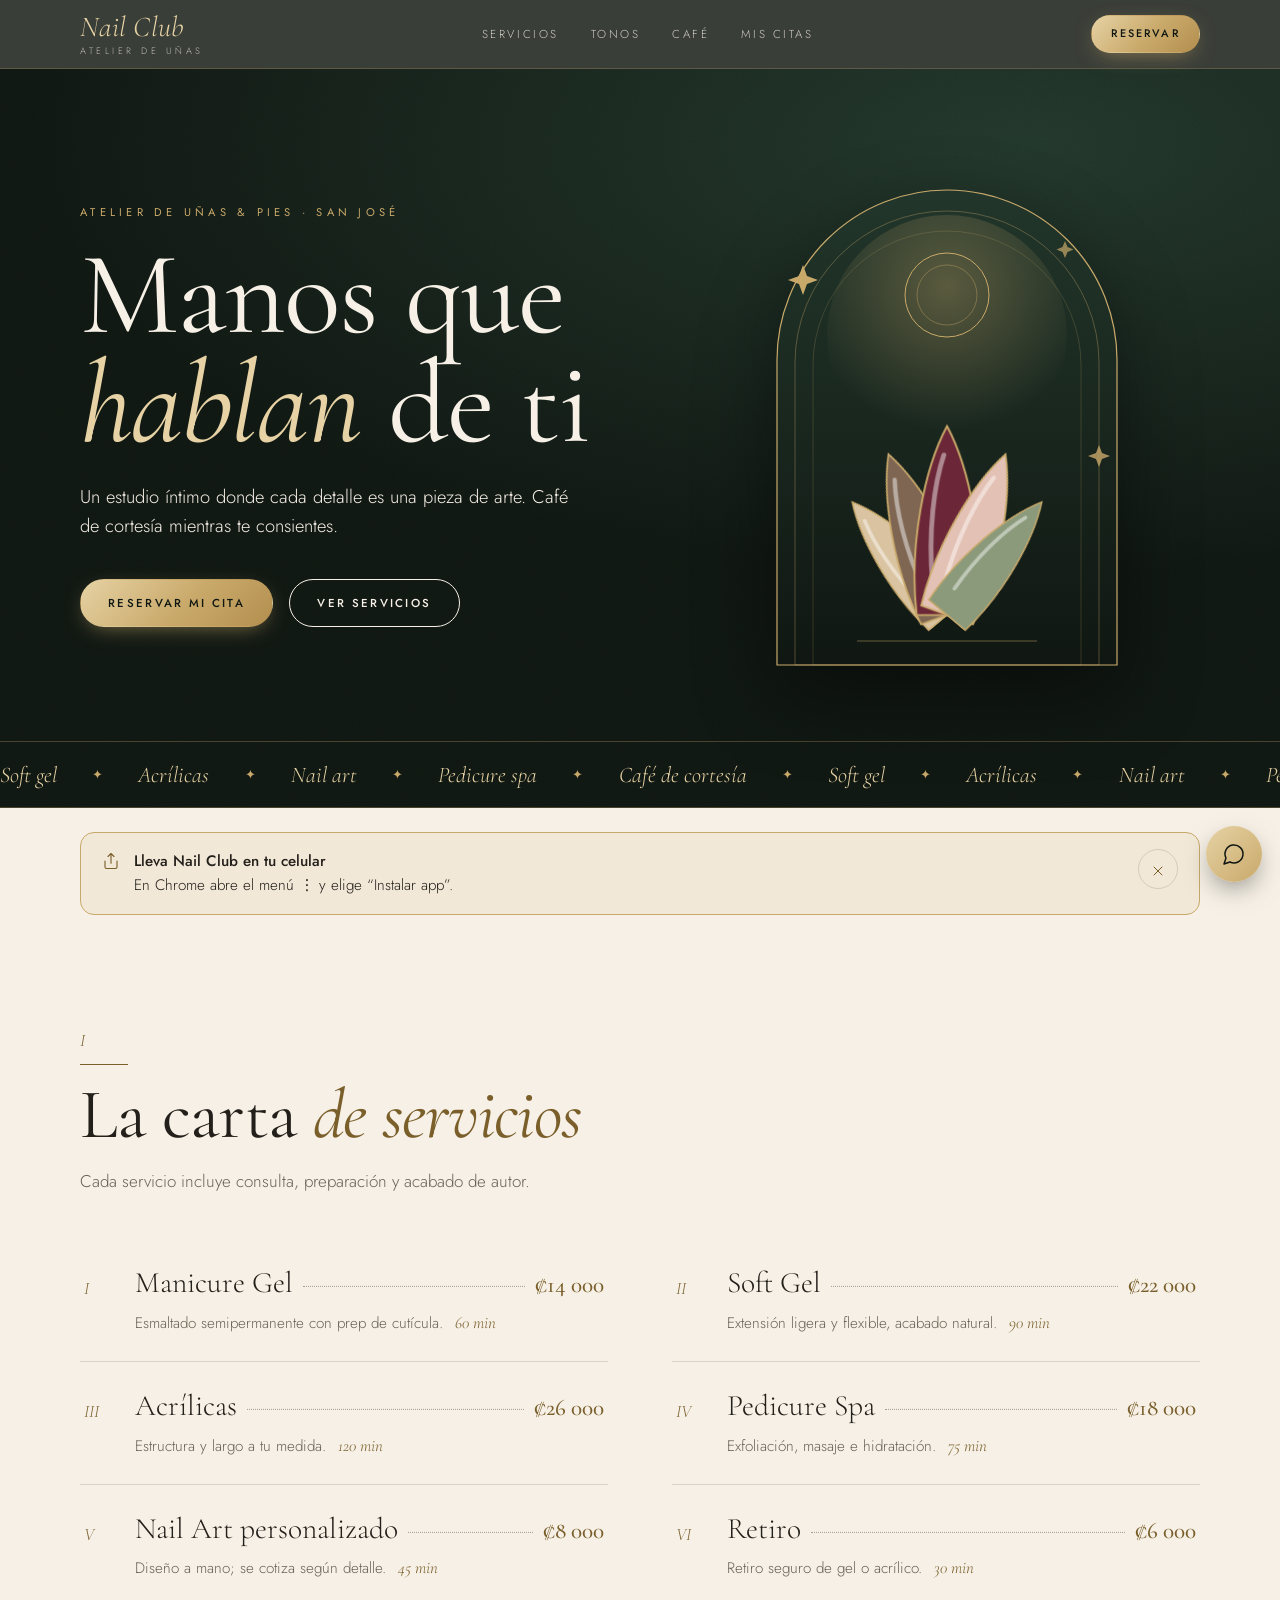
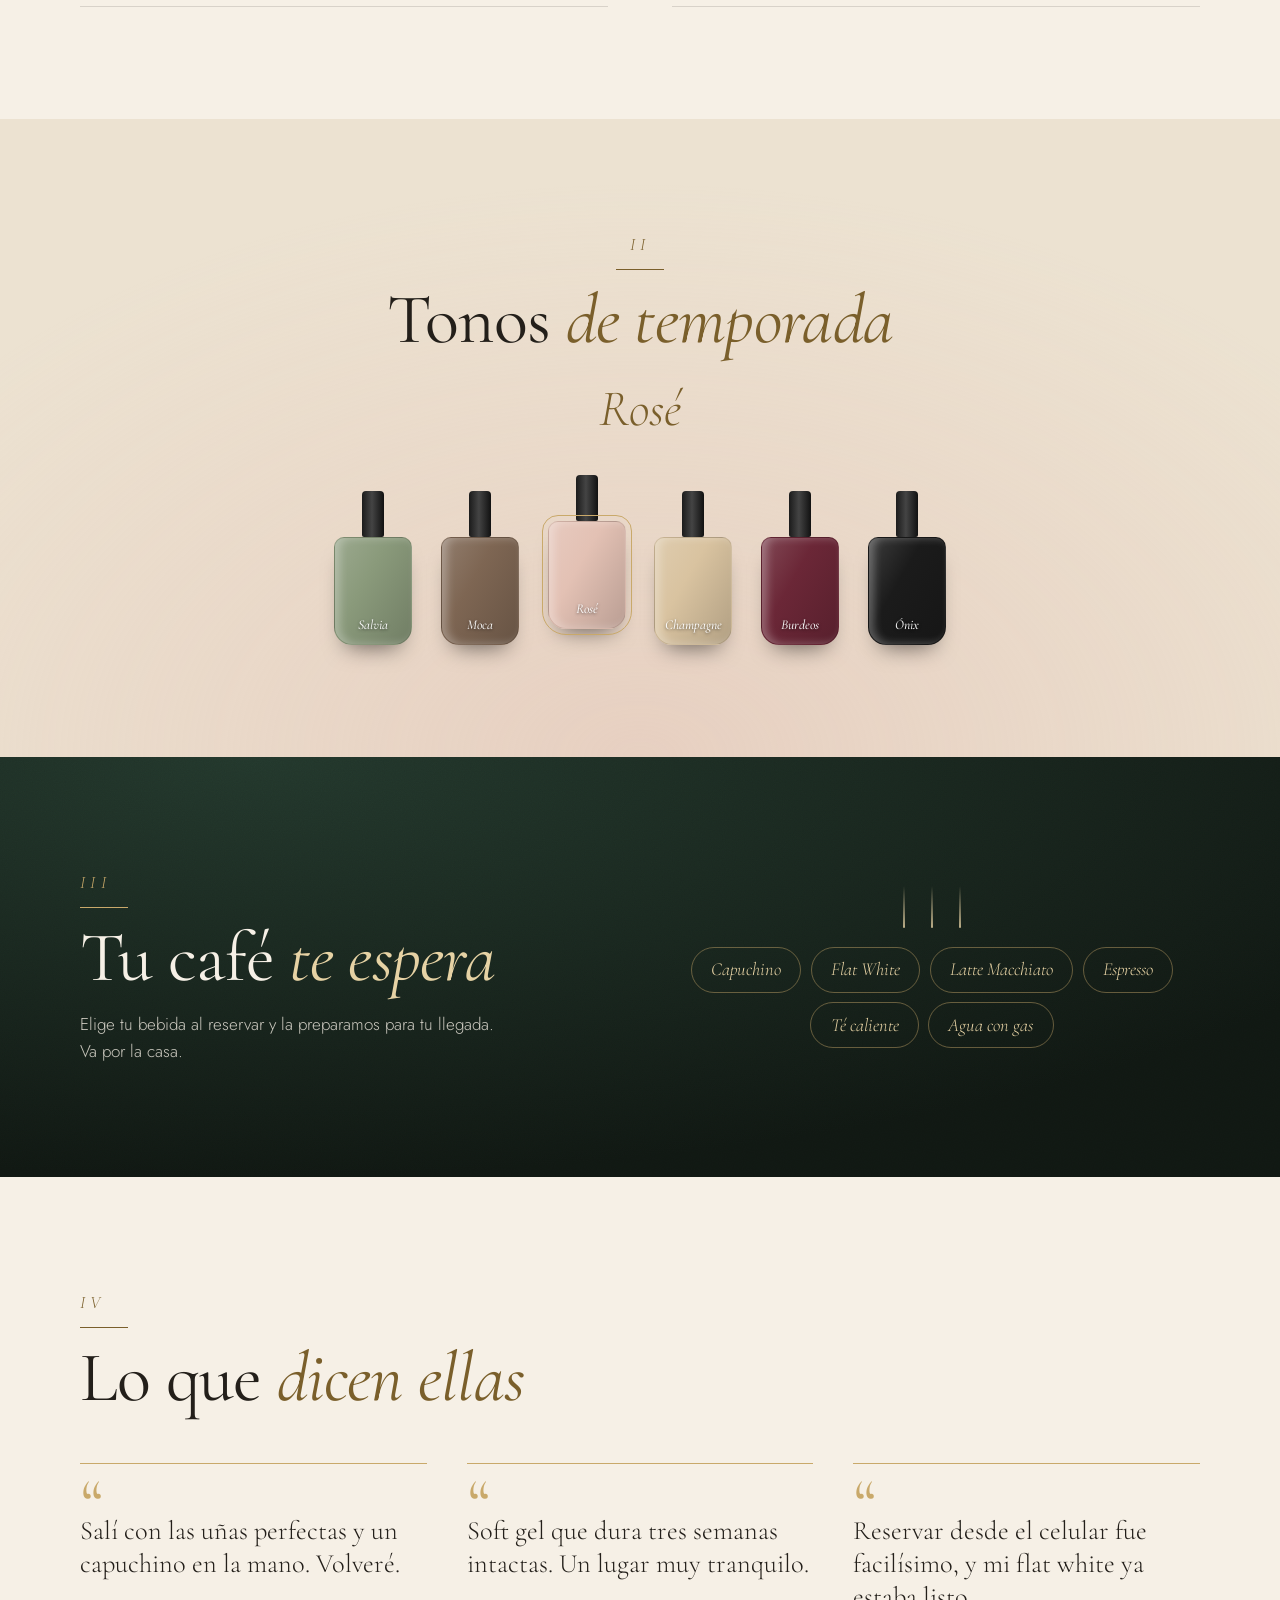
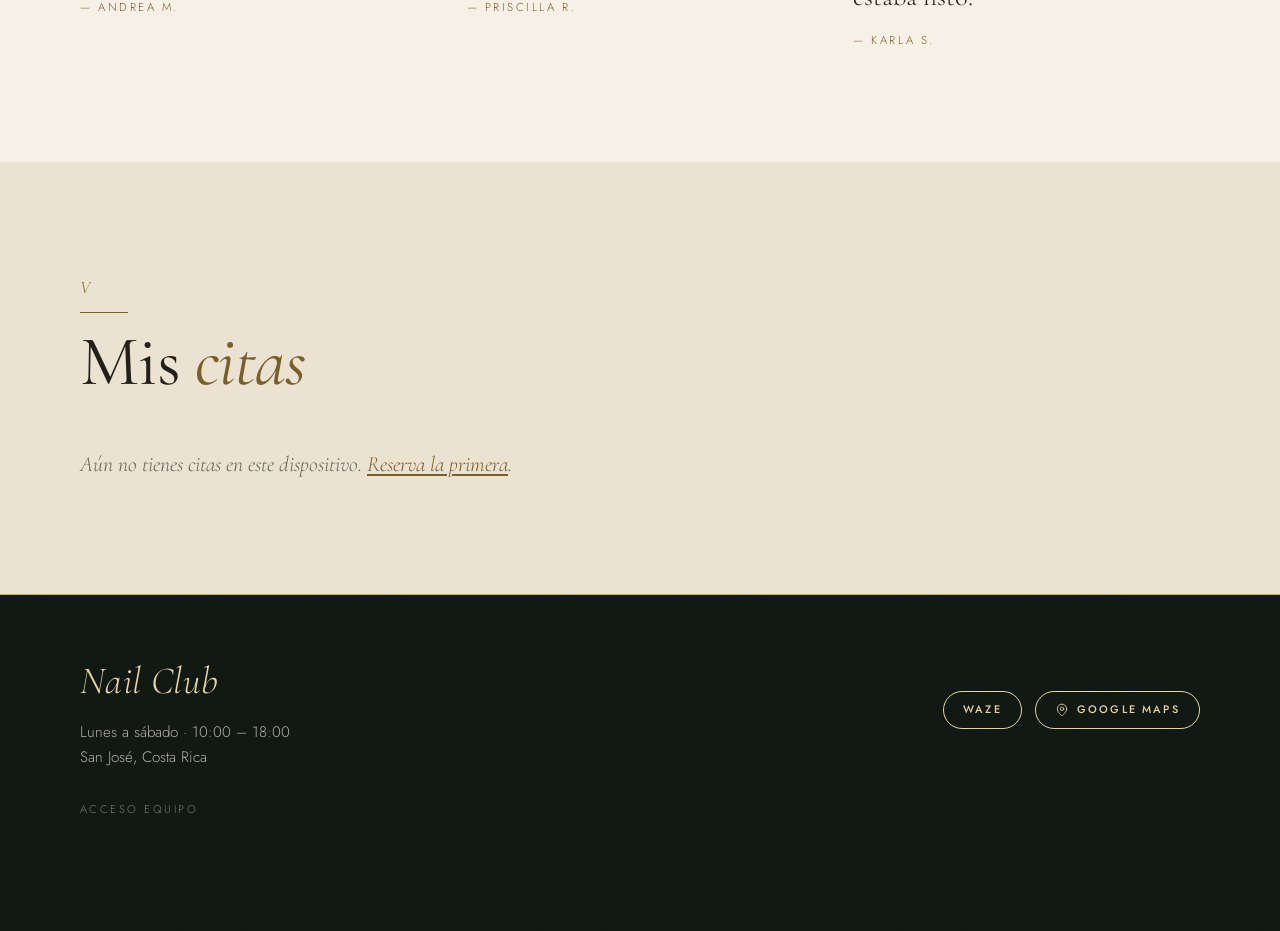
==== commit 86ee0bcb: "Reescribe la app sin build: corrige bugs, agrega panel de disponibilidad y nuevo diseño atelier Co-A" ====
--- a/index.html
+++ b/index.html
@@ -1,8 +1,26 @@
-<!doctype html><html lang="es"><head><meta charset="UTF-8"/><meta name="viewport" content="width=device-width,initial-scale=1,viewport-fit=cover"/>
-<title>Nail Club · Manos que hablan de ti</title><meta name="theme-color" content="#4A5A4A"/>
-<link rel="manifest" href="./manifest.webmanifest"/><link rel="icon" href="./icon.svg"/><link rel="apple-touch-icon" href="./icon.svg"/>
-<meta name="apple-mobile-web-app-capable" content="yes"/><meta name="apple-mobile-web-app-status-bar-style" content="default"/>
-<link rel="preconnect" href="https://fonts.googleapis.com"/><link href="https://fonts.googleapis.com/css2?family=Cormorant+Garamond:ital,wght@0,400;0,500;0,600;1,400&family=Jost:wght@300;400;500&display=swap" rel="stylesheet"/>
-  <script type="module" crossorigin src="./assets/index-BPh7t1Ai.js"></script>
-  <link rel="stylesheet" crossorigin href="./assets/index-BOYlr8KK.css">
-</head><body><div id="root"></div></body></html>
+<!doctype html>
+<html lang="es">
+<head>
+  <meta charset="UTF-8">
+  <meta name="viewport" content="width=device-width,initial-scale=1,viewport-fit=cover">
+  <title>Nail Club · Manos que hablan de ti</title>
+  <meta name="description" content="Atelier de uñas y pies en San José. Reserva tu cita en línea y disfruta un café de cortesía.">
+  <meta name="theme-color" content="#101712">
+  <link rel="manifest" href="./manifest.webmanifest">
+  <link rel="icon" href="./icon.svg" type="image/svg+xml">
+  <link rel="apple-touch-icon" href="./icons/apple-touch-icon.png">
+  <meta name="apple-mobile-web-app-capable" content="yes">
+  <meta name="mobile-web-app-capable" content="yes">
+  <meta name="apple-mobile-web-app-status-bar-style" content="black-translucent">
+  <link rel="preconnect" href="https://fonts.googleapis.com">
+  <link rel="preconnect" href="https://fonts.gstatic.com" crossorigin>
+  <link href="https://fonts.googleapis.com/css2?family=Cormorant+Garamond:ital,wght@0,400;0,500;0,600;1,400;1,500&family=Jost:wght@300;400;500&display=swap" rel="stylesheet">
+  <link rel="stylesheet" href="./css/styles.css">
+</head>
+<body>
+  <div id="app"></div>
+  <div id="toast" role="status" aria-live="polite"></div>
+  <noscript><p style="padding:2rem;font-family:serif">Nail Club necesita JavaScript para mostrar la agenda.</p></noscript>
+  <script type="module" src="./js/main.js"></script>
+</body>
+</html>
--- a/css/styles.css
+++ b/css/styles.css
@@ -0,0 +1,332 @@
+/* Nail Club · atelier — verde profundo, oro champagne y marfil */
+:root {
+  --ink: #101712;
+  --forest: #17231b;
+  --forest-2: #22362b;
+  --gold: #c9a96a;
+  --gold-d: #7a5f2b;
+  --gold-l: #e6d2a4;
+  --ivory: #f6f0e6;
+  --paper: #ece2d1;
+  --blush: #e6c9bd;
+  --text: #231f1a;
+  --muted: #6a6256;
+  --line: rgba(35, 31, 26, .14);
+  --serif: 'Cormorant Garamond', 'Cormorant', Georgia, 'Times New Roman', serif;
+  --sans: 'Jost', system-ui, -apple-system, 'Segoe UI', sans-serif;
+  --ease: cubic-bezier(.2, .7, .2, 1);
+  --tone: #E3C1B4;
+}
+*, *::before, *::after { box-sizing: border-box; }
+html { scroll-behavior: smooth; scroll-padding-top: 76px; -webkit-text-size-adjust: 100%; }
+body { margin: 0; font-family: var(--sans); font-weight: 300; font-size: 1.0625rem; line-height: 1.6; color: var(--text); background: var(--ivory); -webkit-font-smoothing: antialiased; overflow-x: hidden; }
+img, svg { max-width: 100%; display: block; }
+h1, h2, h3, h4 { font-family: var(--serif); font-weight: 400; line-height: 1.05; margin: 0; letter-spacing: -.01em; }
+h1 em, h2 em, h3 em { font-style: italic; color: var(--gold-d); }
+p { margin: 0; }
+a { color: inherit; }
+button { font: inherit; color: inherit; cursor: pointer; }
+:focus-visible { outline: 2px solid var(--gold); outline-offset: 3px; }
+.ico { display: inline-block; vertical-align: -.2em; flex: none; }
+.wrap { width: min(1120px, 100% - 2.5rem); margin-inline: auto; }
+.muted { color: var(--muted); }
+.sm { font-size: .85rem; }
+.hint { color: var(--muted); font-size: .95rem; padding: .75rem 0; }
+.empty { color: var(--muted); font-family: var(--serif); font-size: 1.35rem; font-style: italic; }
+.link { background: none; border: 0; padding: 0; text-decoration: underline; text-underline-offset: 3px; color: var(--gold-d); }
+
+/* grano de película sobre fondos oscuros */
+.grain { position: relative; isolation: isolate; }
+.grain::after { content: ''; position: absolute; inset: 0; z-index: -1; pointer-events: none; opacity: .5; mix-blend-mode: overlay;
+  background-image: url("data:image/svg+xml;utf8,<svg xmlns='http://www.w3.org/2000/svg' width='180' height='180'><filter id='n'><feTurbulence type='fractalNoise' baseFrequency='.9' numOctaves='2' stitchTiles='stitch'/><feColorMatrix values='0 0 0 0 1  0 0 0 0 1  0 0 0 0 1  0 0 0 .22 0'/></filter><rect width='100%' height='100%' filter='url(%23n)'/></svg>"); }
+
+/* ───── Botones ───── */
+.btn { display: inline-flex; align-items: center; justify-content: center; gap: .5rem; border: 1px solid transparent; border-radius: 999px; padding: .85rem 1.7rem; font-size: .72rem; font-weight: 500; letter-spacing: .2em; text-transform: uppercase; text-decoration: none; transition: transform .3s var(--ease), background .3s, color .3s, border-color .3s, box-shadow .3s; }
+.btn:disabled { opacity: .4; cursor: not-allowed; }
+.btn-sm { padding: .6rem 1.2rem; font-size: .68rem; }
+.btn-gold { background: linear-gradient(135deg, #e6d2a4, #c9a96a 55%, #b38f4f); color: var(--ink); box-shadow: 0 6px 22px -8px rgba(201, 169, 106, .7); }
+.btn-gold:not(:disabled):hover { transform: translateY(-2px); box-shadow: 0 12px 28px -8px rgba(201, 169, 106, .8); }
+.btn-ghost { border-color: currentColor; background: transparent; }
+.btn-ghost:hover { background: rgba(201, 169, 106, .14); }
+.danger { color: #8c2f2f; }
+.icon-btn { display: inline-grid; place-items: center; width: 40px; height: 40px; border: 1px solid var(--line); border-radius: 50%; background: transparent; transition: background .2s; flex: none; }
+.icon-btn:hover { background: rgba(201, 169, 106, .18); }
+.chip { border: 1px solid var(--line); background: transparent; border-radius: 999px; padding: .55rem 1.1rem; font-size: .85rem; letter-spacing: .04em; transition: all .2s; }
+.chip:hover { border-color: var(--gold); }
+.chip.on { background: var(--ink); color: var(--gold-l); border-color: var(--ink); }
+.chip:disabled { opacity: .3; text-decoration: line-through; cursor: not-allowed; }
+.pill { display: inline-block; font-size: .68rem; letter-spacing: .16em; text-transform: uppercase; padding: .25rem .7rem; border-radius: 999px; border: 1px solid var(--gold); color: var(--gold-d); }
+.st-cancelada { border-color: #b66; color: #8c2f2f; }
+.st-completada { border-color: #6a8a6a; color: #3e5f3e; }
+.st-enproceso { background: var(--gold); color: var(--ink); }
+
+/* ───── Cabecera ───── */
+.top { position: sticky; top: 0; z-index: 40; background: rgba(16, 23, 18, .82); backdrop-filter: blur(14px); -webkit-backdrop-filter: blur(14px); color: var(--ivory); border-bottom: 1px solid rgba(201, 169, 106, .25); padding-top: env(safe-area-inset-top); }
+.top-in { display: flex; align-items: center; justify-content: space-between; gap: 1rem; padding-block: .8rem; }
+.brand { text-decoration: none; display: flex; flex-direction: column; line-height: 1; }
+.brand-n { font-family: var(--serif); font-style: italic; font-size: 1.8rem; color: var(--gold-l); letter-spacing: .01em; }
+.brand-s { font-size: .58rem; letter-spacing: .38em; text-transform: uppercase; opacity: .7; margin-top: .25rem; }
+.top-nav { display: flex; gap: 2rem; }
+.top-nav a { text-decoration: none; font-size: .72rem; letter-spacing: .22em; text-transform: uppercase; opacity: .8; transition: opacity .2s, color .2s; }
+.top-nav a:hover { opacity: 1; color: var(--gold-l); }
+
+/* ───── Hero ───── */
+.hero { background: radial-gradient(120% 90% at 80% 10%, var(--forest-2), var(--ink) 65%); color: var(--ivory); padding-top: clamp(2.5rem, 6vw, 5rem); overflow: hidden; }
+.hero-in { display: grid; grid-template-columns: 1.15fr 1fr; gap: 2rem; align-items: center; padding-bottom: 3.5rem; }
+.kicker { font-size: .7rem; letter-spacing: .38em; text-transform: uppercase; color: var(--gold); font-weight: 400; }
+.hero h1 { font-size: clamp(3.4rem, 9.2vw, 7.4rem); line-height: .92; margin: 1.2rem 0 1.5rem; }
+.hero h1 em { color: var(--gold-l); }
+.lead { max-width: 32rem; font-size: 1.15rem; opacity: .82; }
+.hero-cta { display: flex; flex-wrap: wrap; gap: 1rem; margin-top: 2.4rem; }
+.hero-art { width: 100%; max-width: 440px; margin-inline: auto; filter: drop-shadow(0 30px 40px rgba(0, 0, 0, .45)); }
+.nail { animation: nailUp 1.1s var(--ease) both; animation-delay: var(--d); }
+.twinkle { animation: twinkle 4.5s ease-in-out infinite; transform-origin: center; }
+@keyframes nailUp { from { opacity: 0; transform: translateY(36px); } to { opacity: 1; transform: none; } }
+@keyframes twinkle { 50% { opacity: .35; } }
+.rise { animation: rise 1s var(--ease) both; animation-delay: var(--d, 0s); }
+@keyframes rise { from { opacity: 0; transform: translateY(22px); } to { opacity: 1; transform: none; } }
+
+.marquee { border-block: 1px solid rgba(201, 169, 106, .3); overflow: hidden; padding: .9rem 0; }
+.marquee-in { display: flex; gap: 2.2rem; width: max-content; font-family: var(--serif); font-style: italic; font-size: 1.4rem; color: var(--gold-l); animation: slide 38s linear infinite; white-space: nowrap; }
+.marquee-in i { font-style: normal; color: var(--gold); font-size: .8rem; align-self: center; }
+@keyframes slide { to { transform: translateX(-50%); } }
+
+/* ───── Secciones ───── */
+.sec { padding-block: clamp(4rem, 9vw, 7rem); }
+.sec-ivory { background: var(--ivory); }
+.sec-paper { background: var(--paper); }
+.sec-dark { background: radial-gradient(100% 100% at 20% 0, var(--forest-2), var(--ink)); color: var(--ivory); }
+.num { display: block; font-family: var(--serif); font-style: italic; font-size: 1.1rem; color: var(--gold-d); letter-spacing: .3em; margin-bottom: .8rem; }
+.num::after { content: ''; display: block; width: 3rem; height: 1px; background: currentColor; margin-top: .6rem; }
+.num-gold { color: var(--gold); }
+.sec-head { margin-bottom: 3rem; max-width: 40rem; }
+.sec h2 { font-size: clamp(2.5rem, 6vw, 4.4rem); }
+.sec-head p { margin-top: 1rem; color: var(--muted); }
+.reveal { opacity: 0; transform: translateY(26px); transition: opacity .9s var(--ease), transform .9s var(--ease); }
+.reveal.in { opacity: 1; transform: none; }
+
+/* Carta de servicios */
+.menu { list-style: none; margin: 0; padding: 0; display: grid; gap: .25rem 4rem; grid-template-columns: repeat(2, 1fr); }
+.menu-row { display: flex; gap: 1.2rem; width: 100%; text-align: left; background: none; border: 0; border-bottom: 1px solid var(--line); padding: 1.5rem .25rem; transition: padding .35s var(--ease), background .35s; }
+.menu-row:hover { padding-left: 1rem; background: linear-gradient(90deg, rgba(201, 169, 106, .16), transparent); }
+.menu-n { font-family: var(--serif); font-style: italic; color: var(--gold-d); font-size: 1.1rem; min-width: 2rem; padding-top: .5rem; }
+.menu-main { flex: 1; min-width: 0; }
+.menu-line { display: flex; align-items: baseline; gap: .6rem; }
+.menu-name { font-family: var(--serif); font-size: 1.85rem; line-height: 1.1; }
+.menu-dots { flex: 1; border-bottom: 1px dotted rgba(35, 31, 26, .4); transform: translateY(-.3em); min-width: 1rem; }
+.menu-price { font-family: var(--serif); font-size: 1.45rem; color: var(--gold-d); font-weight: 500; white-space: nowrap; }
+.menu-desc { display: block; margin-top: .35rem; color: var(--muted); font-size: .95rem; }
+.menu-desc em { font-family: var(--serif); font-size: 1.05rem; margin-left: .4rem; color: var(--gold-d); }
+
+/* Tonos: frascos de laca */
+.tonos { text-align: center; transition: background .6s; }
+.tonos .num::after { margin-inline: auto; }
+.sec-paper#tonos { background: radial-gradient(70% 90% at 50% 100%, color-mix(in srgb, var(--tone) 55%, transparent), transparent), var(--paper); transition: background .6s; }
+.tono-name { font-family: var(--serif); font-style: italic; font-size: clamp(2rem, 5vw, 3.2rem); color: var(--gold-d); margin: .8rem 0 2.5rem; min-height: 1.2em; }
+.bottles { display: flex; justify-content: center; align-items: flex-end; gap: clamp(.6rem, 2.5vw, 1.8rem); flex-wrap: wrap; }
+.bottle { background: none; border: 0; padding: 0; display: flex; flex-direction: column; align-items: center; transition: transform .45s var(--ease); }
+.bottle:hover { transform: translateY(-8px); }
+.bottle.on { transform: translateY(-16px); }
+.bottle-cap { width: 22px; height: 46px; background: linear-gradient(90deg, #1b1b1b, #444 45%, #111); border-radius: 4px 4px 2px 2px; }
+.bottle-body { width: clamp(52px, 11vw, 78px); height: clamp(78px, 15vw, 108px); border-radius: 10px 10px 18px 18px; background: linear-gradient(120deg, color-mix(in srgb, var(--c) 100%, #fff 18%), var(--c) 40%, color-mix(in srgb, var(--c) 100%, #000 22%)); box-shadow: inset 5px 0 8px rgba(255, 255, 255, .28), 0 14px 22px -12px rgba(0, 0, 0, .55); display: grid; place-items: end center; padding-bottom: .55rem; border: 1px solid rgba(0, 0, 0, .06); }
+.bottle.on .bottle-body { outline: 1.5px solid var(--gold); outline-offset: 5px; }
+.bottle-body b { font-family: var(--serif); font-style: italic; font-weight: 500; font-size: .85rem; color: rgba(255, 255, 255, .92); text-shadow: 0 1px 3px rgba(0, 0, 0, .5); writing-mode: horizontal-tb; }
+
+/* Café */
+.cafe { display: grid; grid-template-columns: 1fr 1fr; gap: 3rem; align-items: center; }
+.cafe p { margin-top: 1rem; opacity: .8; max-width: 26rem; }
+.cafe h2 em { color: var(--gold-l); }
+.steam { display: flex; justify-content: center; gap: 1.6rem; height: 3rem; }
+.steam span { width: 2px; height: 2.6rem; border-radius: 2px; background: linear-gradient(transparent, rgba(230, 210, 164, .8)); animation: steam 3.2s ease-in-out infinite; }
+.steam span:nth-child(2) { animation-delay: .9s; } .steam span:nth-child(3) { animation-delay: 1.8s; }
+@keyframes steam { 0% { opacity: 0; transform: translateY(14px) scaleY(.6); } 50% { opacity: 1; } 100% { opacity: 0; transform: translateY(-10px) scaleY(1.1); } }
+.drinks { list-style: none; padding: 0; margin: .8rem 0 0; display: flex; flex-wrap: wrap; gap: .6rem; justify-content: center; }
+.drinks li { border: 1px solid rgba(201, 169, 106, .45); border-radius: 999px; padding: .45rem 1.2rem; font-family: var(--serif); font-style: italic; font-size: 1.15rem; color: var(--gold-l); }
+
+/* Testimonios */
+.quotes { display: grid; grid-template-columns: repeat(3, 1fr); gap: 2.5rem; }
+.quote { margin: 0; border-top: 1px solid var(--gold); padding-top: 1.2rem; }
+.qm { font-family: var(--serif); font-size: 4.5rem; line-height: .6; color: var(--gold); display: block; height: 2rem; }
+.quote blockquote { margin: 0; font-family: var(--serif); font-size: 1.65rem; line-height: 1.25; }
+.quote figcaption { margin-top: 1.1rem; font-size: .72rem; letter-spacing: .22em; text-transform: uppercase; color: var(--gold-d); }
+
+/* Citas clienta */
+.appts { display: grid; gap: 1rem; }
+.appt { display: grid; grid-template-columns: auto 1fr auto; gap: 1.4rem; align-items: center; background: var(--ivory); border: 1px solid var(--line); border-radius: 120px 120px 18px 18px / 40px 40px 18px 18px; padding: 1.2rem 1.6rem; }
+.appt.is-off { opacity: .55; }
+.appt-date { text-align: center; font-family: var(--serif); line-height: 1; min-width: 3.4rem; }
+.appt-date b { display: block; font-size: 2.6rem; font-weight: 500; color: var(--gold-d); }
+.appt-date span { text-transform: uppercase; letter-spacing: .2em; font-size: .7rem; font-family: var(--sans); }
+.appt h3 { font-size: 1.6rem; }
+.appt p { font-size: .95rem; }
+.appt-side { display: grid; gap: .5rem; justify-items: end; }
+
+/* Avisos */
+.notice { display: flex; gap: .9rem; align-items: flex-start; margin-top: 1.5rem; padding: 1rem 1.3rem; border: 1px solid var(--gold); background: rgba(201, 169, 106, .12); border-radius: 14px; font-size: .95rem; }
+.notice b { font-weight: 500; }
+.notice .ico { margin-top: .2rem; color: var(--gold-d); }
+.notice > div { flex: 1; }
+.notice-install { margin-bottom: 0; }
+.notice-install .btn { margin-top: .6rem; }
+
+/* Pie */
+.foot { background: var(--ink); color: var(--ivory); padding: 3.5rem 0 7rem; border-top: 1px solid var(--gold); }
+.foot-in { display: grid; grid-template-columns: 1fr auto; gap: 2rem; align-items: center; }
+.foot-brand { font-size: 2.4rem; margin-bottom: .5rem; }
+.muted-l { opacity: .7; font-size: .95rem; }
+.foot-links { display: flex; gap: .8rem; flex-wrap: wrap; }
+.foot .btn-ghost { color: var(--gold-l); }
+.team-link { grid-column: 1 / -1; font-size: .7rem; letter-spacing: .22em; text-transform: uppercase; opacity: .45; text-decoration: none; }
+.team-link:hover { opacity: .9; }
+.wa { position: fixed; right: 1.1rem; bottom: calc(1.1rem + env(safe-area-inset-bottom)); z-index: 30; width: 56px; height: 56px; border-radius: 50%; display: grid; place-items: center; background: linear-gradient(135deg, #e6d2a4, #c9a96a); color: var(--ink); box-shadow: 0 10px 28px -8px rgba(0, 0, 0, .55); transition: transform .3s var(--ease); }
+.wa:hover { transform: scale(1.08); }
+
+/* Barra inferior (modo app en móvil) */
+.tabbar { display: none; }
+
+/* ───── Hoja de reserva ───── */
+.sheet { border: 0; padding: 0; background: var(--ivory); color: var(--text); width: min(560px, 100%); max-height: 94dvh; border-radius: 28px; box-shadow: 0 40px 90px -20px rgba(0, 0, 0, .6); overflow: hidden; }
+.sheet::backdrop { background: rgba(10, 16, 12, .7); backdrop-filter: blur(4px); }
+.sheet[open] { display: flex; animation: pop .45s var(--ease); }
+@keyframes pop { from { opacity: 0; transform: translateY(24px) scale(.98); } }
+.sheet-in { display: flex; flex-direction: column; width: 100%; max-height: 94dvh; padding: 1.6rem 1.6rem calc(1.4rem + env(safe-area-inset-bottom)); }
+.sheet-head { display: flex; justify-content: space-between; align-items: center; gap: 1rem; }
+.sheet-head h2 { font-size: 2.1rem; font-style: italic; }
+.progress { display: flex; gap: .35rem; margin: 1rem 0 1.2rem; }
+.progress i { flex: 1; height: 2px; background: var(--line); transition: background .4s; }
+.progress i.on { background: var(--gold); }
+.sheet-body { overflow: auto; flex: 1; padding: .2rem .1rem; -webkit-overflow-scrolling: touch; }
+.sheet-foot { display: flex; justify-content: space-between; align-items: center; gap: .8rem; margin-top: 1.3rem; }
+.foot-btns { display: flex; gap: .6rem; flex-wrap: wrap; justify-content: flex-end; margin-left: auto; }
+.sheet .btn-ghost { color: var(--text); }
+.opts { display: grid; gap: .6rem; }
+.opt { text-align: left; background: transparent; border: 1px solid var(--line); border-radius: 16px; padding: 1rem 1.2rem; transition: all .25s var(--ease); }
+.opt:hover { border-color: var(--gold); }
+.opt.on { border-color: var(--gold-d); background: rgba(201, 169, 106, .16); box-shadow: inset 3px 0 0 var(--gold); }
+.opt-top { display: flex; justify-content: space-between; gap: 1rem; font-family: var(--serif); font-size: 1.4rem; }
+.opt-top b { font-weight: 500; }
+.opt-sub { display: block; font-size: .9rem; color: var(--muted); }
+.strip { display: flex; gap: .5rem; overflow-x: auto; padding: .2rem .1rem 1rem; scroll-snap-type: x proximity; }
+.day { flex: none; scroll-snap-align: start; display: grid; justify-items: center; min-width: 4rem; padding: .6rem .4rem; border: 1px solid var(--line); border-radius: 40px; background: transparent; }
+.day small { text-transform: uppercase; font-size: .62rem; letter-spacing: .14em; color: var(--muted); }
+.day b { font-family: var(--serif); font-size: 1.7rem; font-weight: 500; line-height: 1.1; }
+.day.on { background: var(--ink); color: var(--gold-l); border-color: var(--ink); }
+.day.on small { color: var(--gold); }
+.day:disabled { opacity: .3; cursor: not-allowed; }
+.times { display: flex; flex-wrap: wrap; gap: .5rem; margin: .6rem 0; }
+.coffee-box { border: 1px solid var(--line); border-radius: 20px; padding: 1.4rem; background: var(--paper); }
+.coffee-box > p { margin: .6rem 0 .8rem; color: var(--muted); }
+.coffee-box .ico { color: var(--gold-d); }
+.form { display: grid; gap: 1rem; }
+label { display: grid; gap: .35rem; font-size: .72rem; letter-spacing: .18em; text-transform: uppercase; color: var(--muted); }
+.inp { width: 100%; font: inherit; font-size: 1rem; letter-spacing: 0; text-transform: none; color: var(--text); background: rgba(255, 255, 255, .6); border: 1px solid var(--line); border-radius: 12px; padding: .8rem 1rem; }
+.inp:focus { outline: 2px solid var(--gold); outline-offset: 1px; border-color: transparent; }
+.inp-sm { padding: .55rem .8rem; font-size: .92rem; }
+.summary { background: var(--paper); border-radius: 20px; padding: 1.5rem; display: grid; gap: .25rem; }
+.sum-svc { font-family: var(--serif); font-size: 2rem; font-style: italic; color: var(--gold-d); }
+.sum-price { font-family: var(--serif); font-size: 2rem; margin-top: .6rem; }
+.err { color: #8c2f2f; background: #f6dcd8; border-radius: 10px; padding: .6rem .9rem; font-size: .9rem; margin-bottom: .8rem; }
+.ok { margin-top: 1rem; color: #3e5f3e; font-size: .95rem; }
+
+#toast { position: fixed; left: 50%; bottom: calc(5.5rem + env(safe-area-inset-bottom)); transform: translate(-50%, 20px); background: var(--ink); color: var(--gold-l); padding: .8rem 1.4rem; border-radius: 999px; font-size: .9rem; opacity: 0; pointer-events: none; transition: all .4s var(--ease); z-index: 100; border: 1px solid var(--gold); max-width: 90vw; text-align: center; }
+#toast.on { opacity: 1; transform: translate(-50%, 0); }
+
+/* ───── Admin ───── */
+body[data-view='admin'] { background: var(--paper); }
+.admin { width: min(960px, 100% - 2rem); margin: 0 auto; padding: calc(1.5rem + env(safe-area-inset-top)) 0 5rem; }
+.admin-head { display: flex; justify-content: space-between; align-items: flex-end; gap: 1rem; flex-wrap: wrap; margin-bottom: 1.4rem; padding-bottom: 1.2rem; border-bottom: 1px solid var(--gold); }
+.admin-head h1 { font-size: clamp(2.4rem, 6vw, 3.6rem); font-style: italic; }
+.admin-head .kicker { color: var(--gold-d); }
+.admin-actions { display: flex; gap: .6rem; }
+.admin .btn-ghost { color: var(--text); }
+.tabs { display: flex; gap: .5rem; overflow-x: auto; padding-bottom: .4rem; margin-bottom: 1.2rem; scrollbar-width: none; }
+.tabs .chip { flex: none; }
+.tabs.sub { margin-bottom: .8rem; }
+.admin-body { display: grid; gap: 1.2rem; }
+.card { background: var(--ivory); border: 1px solid var(--line); border-radius: 18px; }
+.pad { padding: 1.3rem 1.4rem; }
+.stack { display: grid; gap: .8rem; }
+.row { display: flex; align-items: center; gap: .8rem; flex-wrap: wrap; }
+.grow { flex: 1; min-width: 12rem; display: grid; gap: .5rem; }
+.row-btns { display: flex; gap: .6rem; flex-wrap: wrap; margin-top: 1rem; }
+.stats { display: grid; grid-template-columns: repeat(3, 1fr); gap: .8rem; }
+.stats > div { background: var(--forest); color: var(--ivory); border-radius: 18px; padding: 1.1rem 1.2rem; border: 1px solid var(--gold); }
+.stats b { display: block; font-family: var(--serif); font-size: clamp(1.6rem, 4.5vw, 2.4rem); font-weight: 500; color: var(--gold-l); line-height: 1.1; }
+.stats span { font-size: .66rem; letter-spacing: .2em; text-transform: uppercase; opacity: .75; }
+.day-head { font-size: 1.5rem; font-style: italic; margin: 1.2rem 0 .1rem; }
+.appt-adm { display: grid; grid-template-columns: auto 1fr auto; gap: 1.1rem; align-items: center; padding: 1.1rem 1.3rem; margin-top: .6rem; }
+.appt-adm.is-off { opacity: .55; }
+.appt-time { font-family: var(--serif); font-size: 2rem; color: var(--gold-d); font-weight: 500; }
+.appt-adm h4 { font-size: 1.4rem; }
+.appt-adm p { font-size: .92rem; }
+.appt-adm-side { display: flex; gap: .5rem; align-items: center; }
+.switch { display: inline-flex; flex-direction: row; align-items: center; gap: .5rem; text-transform: none; letter-spacing: 0; font-size: .92rem; color: var(--text); }
+.lbl { display: inline-flex; flex-direction: row; align-items: center; gap: .4rem; text-transform: none; letter-spacing: 0; font-size: .95rem; color: var(--text); }
+.lbl .inp { width: 7.5rem; }
+input[type='checkbox'] { accent-color: var(--gold-d); width: 1.1rem; height: 1.1rem; }
+.svc-edit { display: grid; gap: .6rem; }
+.admin h3 { font-size: 1.7rem; }
+.lock-ico { display: grid; place-items: center; width: 56px; height: 56px; border: 1px solid var(--gold); border-radius: 50%; color: var(--gold-l); margin: 0 auto; }
+
+/* calendario de disponibilidad */
+.cal-nav { display: flex; align-items: center; justify-content: space-between; margin: 1rem 0 .6rem; font-family: var(--serif); font-size: 1.5rem; }
+.cal-nav b::first-letter, .day-panel h3::first-letter, .day-head::first-letter { text-transform: uppercase; }
+.cal-grid { display: grid; grid-template-columns: repeat(7, 1fr); gap: .3rem; }
+.cal-h { text-align: center; font-size: .65rem; letter-spacing: .2em; color: var(--muted); padding-bottom: .3rem; }
+.cal-day { position: relative; display: grid; justify-items: center; align-content: center; gap: 0; min-height: 3.6rem; border: 1px solid var(--line); border-radius: 12px; background: transparent; padding: .2rem; }
+.cal-day b { font-family: var(--serif); font-size: 1.25rem; font-weight: 500; line-height: 1.1; }
+.cal-day small { font-size: .62rem; color: var(--muted); letter-spacing: .05em; }
+.cal-day.open { background: rgba(201, 169, 106, .14); }
+.cal-day.shut { background: repeating-linear-gradient(135deg, transparent 0 6px, rgba(35, 31, 26, .05) 6px 7px); }
+.cal-day.ov { border-color: var(--gold-d); }
+.cal-day.on { background: var(--ink); color: var(--gold-l); border-color: var(--ink); }
+.cal-day.on small { color: var(--gold); }
+.cal-day.past { opacity: .3; cursor: not-allowed; }
+.dot { position: absolute; top: 5px; right: 6px; width: 7px; height: 7px; border-radius: 50%; background: var(--gold); box-shadow: 0 0 0 2px var(--ivory); }
+.day-panel { border-top: 1px solid var(--line); margin-top: 1.2rem; padding-top: 1.1rem; }
+.add-time { display: flex; gap: .6rem; align-items: center; margin-top: .6rem; }
+.add-time .inp { width: auto; }
+
+.admin-lock { min-height: 100dvh; display: grid; place-items: center; width: 100%; max-width: none; margin: 0; padding: 1.5rem; background: radial-gradient(100% 100% at 50% 0, var(--forest-2), var(--ink)); color: var(--ivory); }
+.lock-card { width: min(360px, 100%); display: grid; gap: 1rem; text-align: center; }
+.lock-card h1 { font-size: 3rem; }
+.lock-card h1 em { color: var(--gold-l); }
+.lock-card p { opacity: .75; font-size: .95rem; }
+.lock-card .inp { text-align: center; letter-spacing: .4em; font-size: 1.3rem; background: rgba(255, 255, 255, .08); color: var(--ivory); border-color: rgba(201, 169, 106, .5); }
+.lock-card .link { color: var(--gold-l); }
+.lock-card .err { background: rgba(246, 220, 216, .15); color: #ffd1c9; }
+
+/* ───── Responsivo ───── */
+@media (max-width: 860px) {
+  .hero-in, .cafe { grid-template-columns: 1fr; }
+  .hero-copy { text-align: center; }
+  .lead { margin-inline: auto; }
+  .hero-cta { justify-content: center; }
+  .hero-visual { order: -1; max-width: 300px; margin-inline: auto; }
+  .menu { grid-template-columns: 1fr; }
+  .quotes { grid-template-columns: 1fr; gap: 2rem; }
+  .top-nav { display: none; }
+}
+@media (max-width: 720px) {
+  body { padding-bottom: calc(76px + env(safe-area-inset-bottom)); }
+  body[data-view='admin'] { padding-bottom: 0; }
+  .wa { bottom: calc(92px + env(safe-area-inset-bottom)); width: 50px; height: 50px; }
+  .foot { padding-bottom: 3rem; }
+  #toast { bottom: calc(100px + env(safe-area-inset-bottom)); }
+  .tabbar { display: grid; grid-template-columns: repeat(5, 1fr); align-items: center; position: fixed; z-index: 45; left: 0; right: 0; bottom: 0; background: rgba(16, 23, 18, .92); backdrop-filter: blur(16px); -webkit-backdrop-filter: blur(16px); border-top: 1px solid rgba(201, 169, 106, .35); padding: .5rem .5rem calc(.5rem + env(safe-area-inset-bottom)); }
+  .tabbar a { display: grid; justify-items: center; gap: .15rem; text-decoration: none; color: var(--ivory); opacity: .75; font-size: .62rem; letter-spacing: .12em; text-transform: uppercase; padding: .3rem 0; }
+  .tab-main { justify-self: center; width: 54px; height: 54px; border-radius: 50%; border: 0; display: grid; place-items: center; background: linear-gradient(135deg, #e6d2a4, #c9a96a); color: var(--ink); margin-top: -26px; box-shadow: 0 8px 22px -6px rgba(201, 169, 106, .8), 0 0 0 5px var(--ink); }
+  .sheet { width: 100%; max-width: 100%; margin: auto 0 0; border-radius: 28px 28px 0 0; max-height: 96dvh; }
+  .sheet-in { max-height: 96dvh; }
+  .appt { grid-template-columns: auto 1fr; border-radius: 90px 90px 18px 18px / 34px 34px 18px 18px; }
+  .appt-side { grid-column: 1 / -1; grid-auto-flow: column; justify-content: space-between; justify-items: start; align-items: center; }
+  .appt-adm { grid-template-columns: auto 1fr; }
+  .appt-adm-side { grid-column: 1 / -1; justify-content: space-between; }
+  .foot-in { grid-template-columns: 1fr; }
+  .stats { gap: .5rem; }
+  .stats > div { padding: .8rem; }
+}
+@media (prefers-reduced-motion: reduce) {
+  *, *::before, *::after { animation-duration: .001ms !important; animation-iteration-count: 1 !important; transition-duration: .001ms !important; scroll-behavior: auto !important; }
+  .reveal { opacity: 1; transform: none; }
+}
